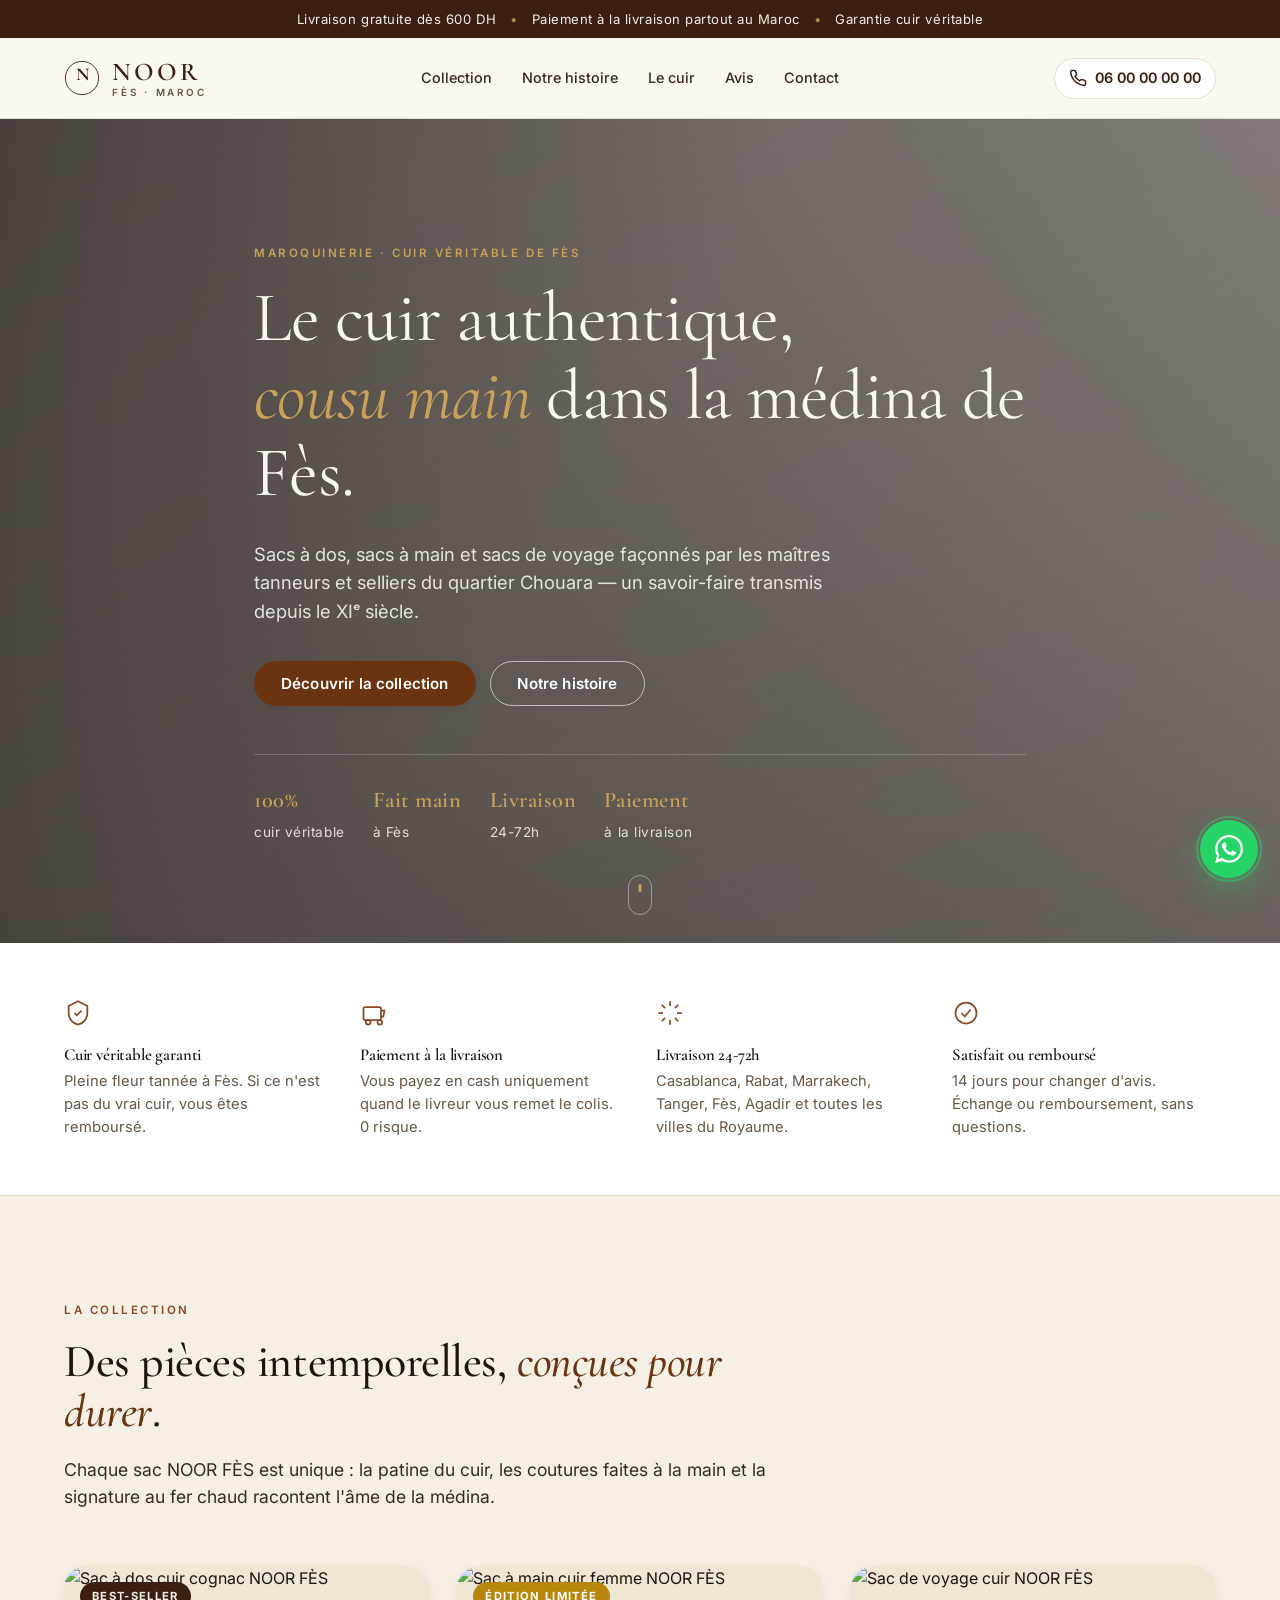
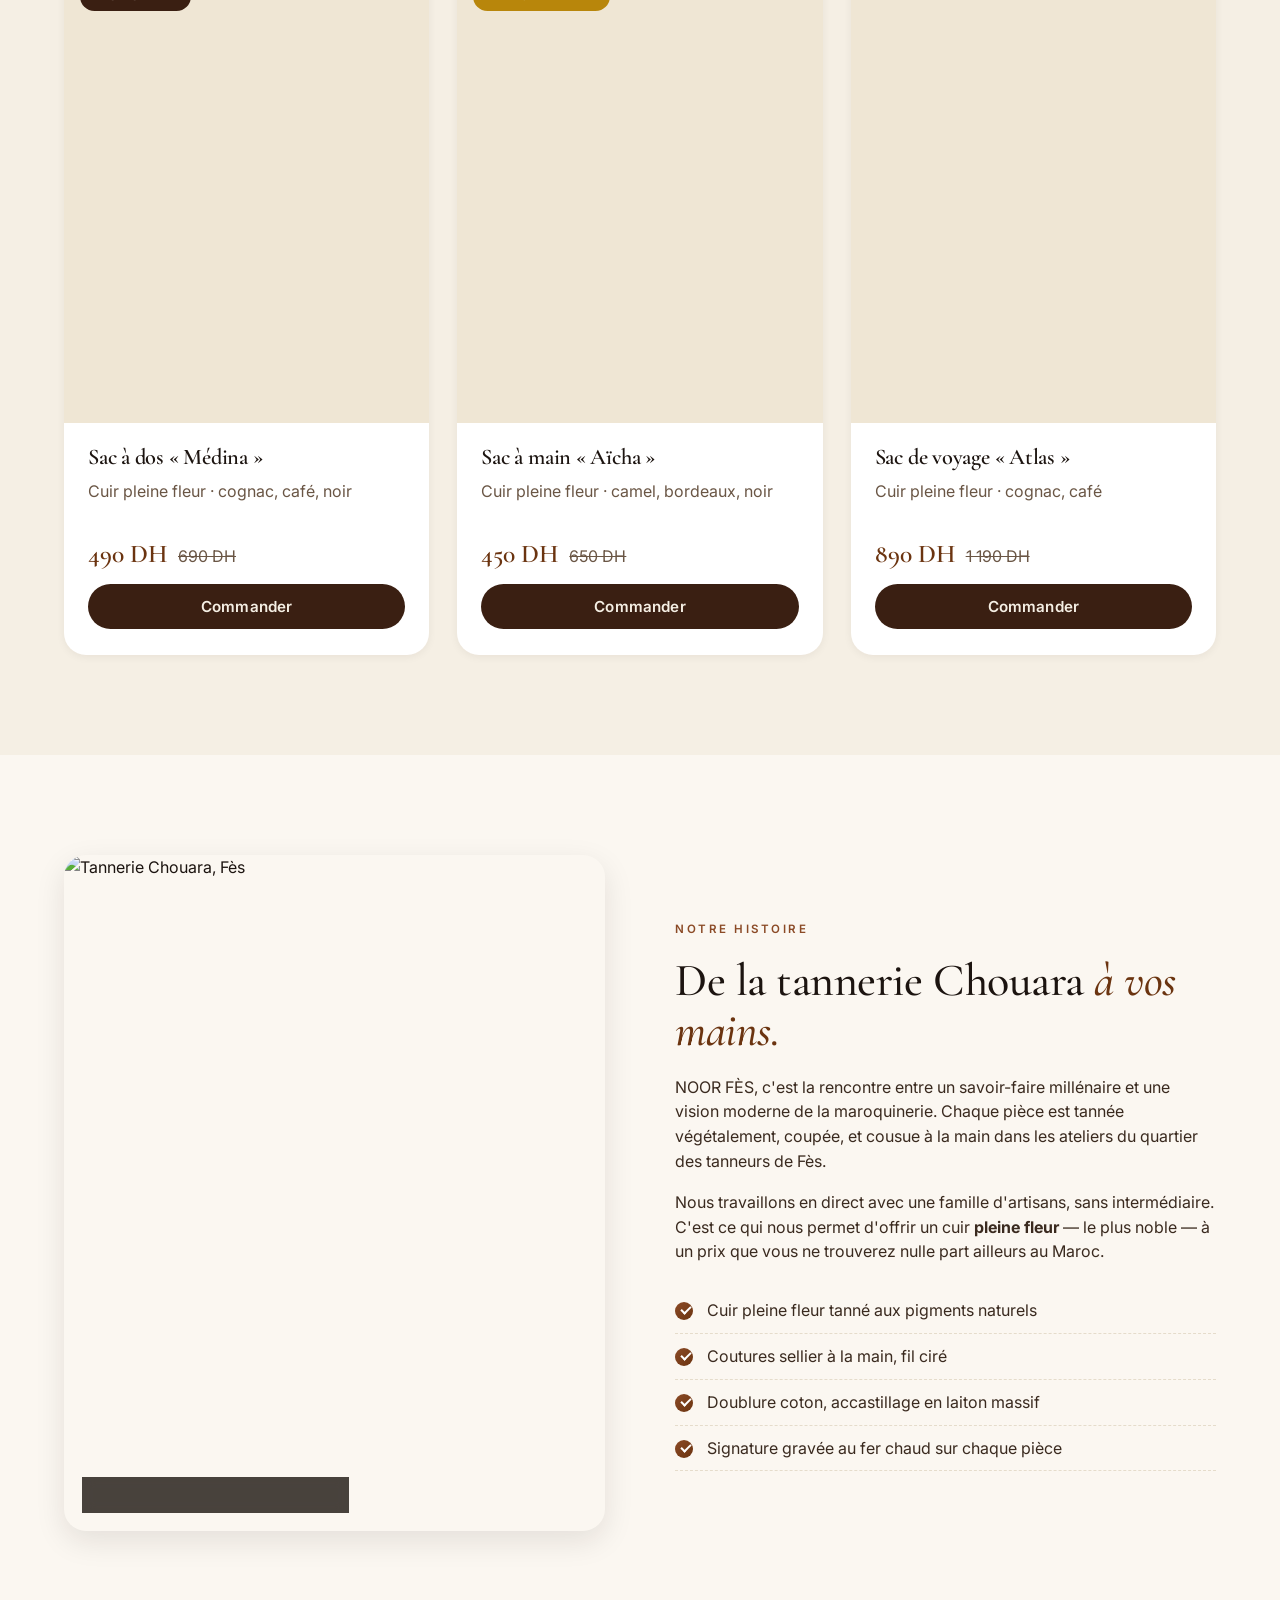
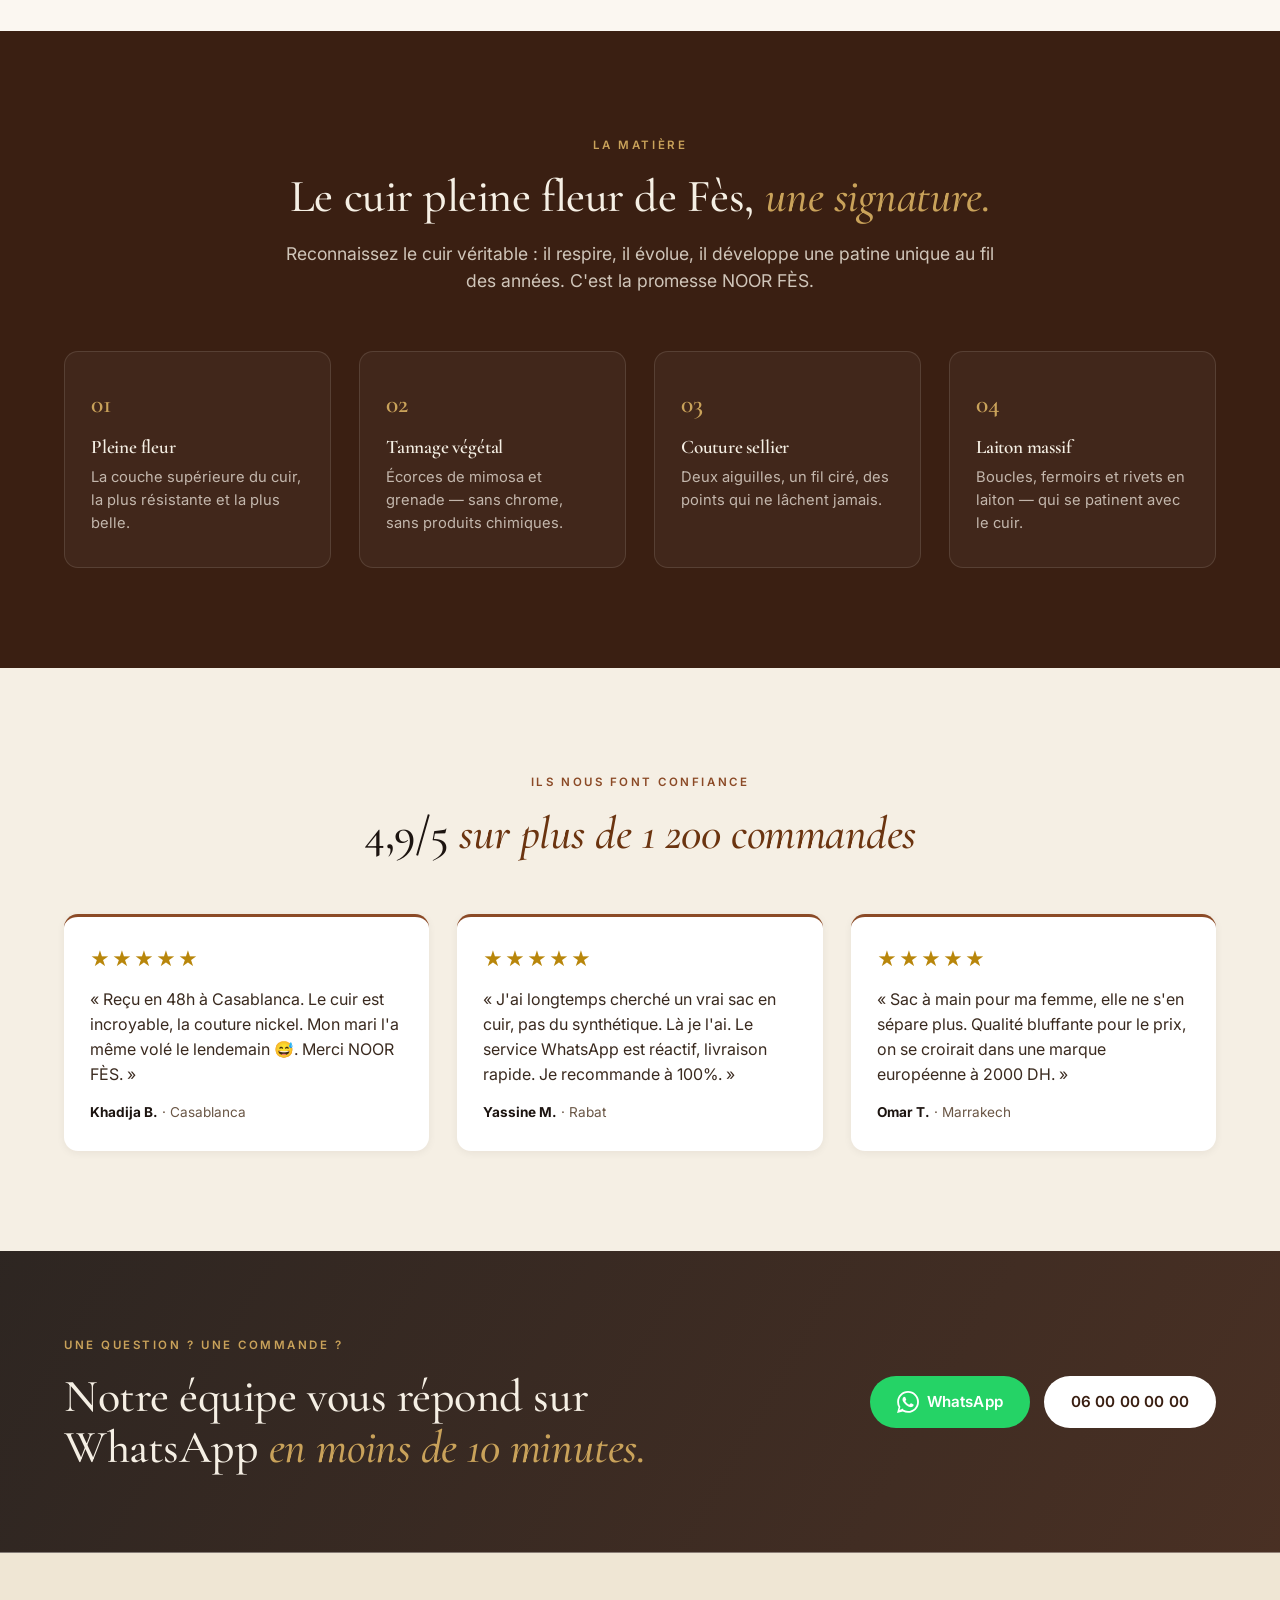
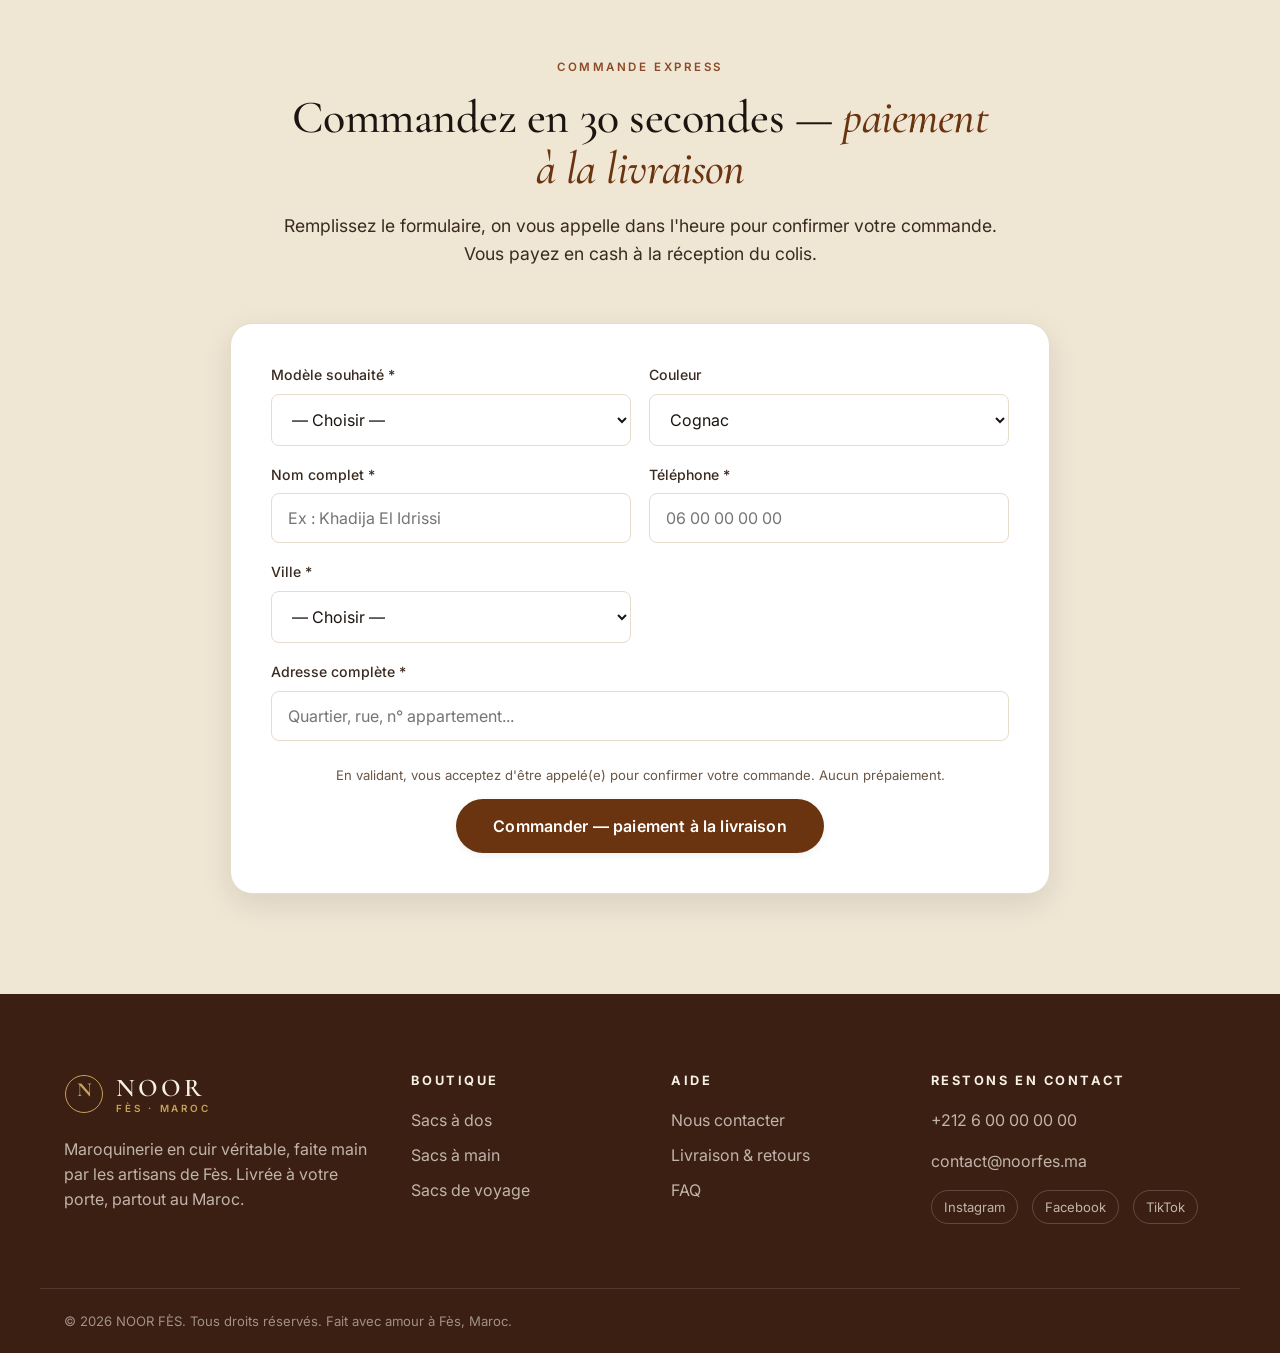
==== site/index.html @ d34b5040 "feat: NOOR FES premium leather COD site + market analysis Co-authored-by: bilelchouchene1996 <bilelc" ====
<!DOCTYPE html>
<html lang="fr" dir="ltr">
<head>
  <meta charset="UTF-8" />
  <meta name="viewport" content="width=device-width, initial-scale=1.0, viewport-fit=cover" />
  <meta name="theme-color" content="#3a1f12" />
  <title>NOOR FÈS — Maroquinerie en cuir véritable, faite main à Fès</title>
  <meta name="description" content="NOOR FÈS — Sacs à dos, sacs à main et sacs de voyage en cuir véritable, faits main par les artisans de Fès. Paiement à la livraison partout au Maroc." />
  <meta name="keywords" content="cuir véritable Maroc, sac à dos cuir, sac à main femme, sac de voyage, Fès, maroquinerie, paiement à la livraison" />

  <!-- Open Graph -->
  <meta property="og:type" content="website" />
  <meta property="og:title" content="NOOR FÈS — Maroquinerie en cuir véritable" />
  <meta property="og:description" content="Pièces faites main par les artisans de Fès. Livraison partout au Maroc, paiement à la livraison." />
  <meta property="og:locale" content="fr_MA" />

  <!-- Facebook Pixel placeholder -->
  <!-- !function(f,b,e,v,n,t,s)... FB Pixel code here when ready -->

  <!-- Fonts -->
  <link rel="preconnect" href="https://fonts.googleapis.com" />
  <link rel="preconnect" href="https://fonts.gstatic.com" crossorigin />
  <link href="https://fonts.googleapis.com/css2?family=Cormorant+Garamond:wght@400;500;600;700&family=Inter:wght@300;400;500;600;700&family=Cairo:wght@400;600;700&display=swap" rel="stylesheet" />

  <link rel="stylesheet" href="assets/css/style.css" />
  <link rel="icon" type="image/svg+xml" href="assets/img/favicon.svg" />
</head>
<body>

  <!-- Announcement bar -->
  <div class="announce">
    <div class="container announce__inner">
      <span>Livraison gratuite dès 600 DH</span>
      <span class="dot">•</span>
      <span>Paiement à la livraison partout au Maroc</span>
      <span class="dot">•</span>
      <span>Garantie cuir véritable</span>
    </div>
  </div>

  <!-- Header -->
  <header class="header" id="header">
    <div class="container header__inner">
      <a href="#" class="brand" aria-label="NOOR FÈS — accueil">
        <span class="brand__mark" aria-hidden="true">
          <!-- Monogram N inside a wax seal style -->
          <svg viewBox="0 0 40 40" width="36" height="36" xmlns="http://www.w3.org/2000/svg">
            <circle cx="20" cy="20" r="18.5" fill="none" stroke="currentColor" stroke-width="1"/>
            <text x="50%" y="56%" text-anchor="middle" font-family="Cormorant Garamond, serif" font-size="20" font-weight="700" fill="currentColor">N</text>
          </svg>
        </span>
        <span class="brand__name">
          <span class="brand__top">NOOR</span>
          <span class="brand__sub">FÈS · MAROC</span>
        </span>
      </a>

      <nav class="nav" aria-label="Navigation principale">
        <a href="#collection">Collection</a>
        <a href="#story">Notre histoire</a>
        <a href="#materiaux">Le cuir</a>
        <a href="#avis">Avis</a>
        <a href="#contact">Contact</a>
      </nav>

      <div class="header__actions">
        <a href="tel:+212600000000" class="phone-cta" aria-label="Appeler">
          <svg width="18" height="18" viewBox="0 0 24 24" fill="none" stroke="currentColor" stroke-width="2"><path d="M22 16.92v3a2 2 0 0 1-2.18 2 19.79 19.79 0 0 1-8.63-3.07 19.5 19.5 0 0 1-6-6A19.79 19.79 0 0 1 2.12 4.18 2 2 0 0 1 4.11 2h3a2 2 0 0 1 2 1.72c.13.96.37 1.9.72 2.81a2 2 0 0 1-.45 2.11L8.09 9.91a16 16 0 0 0 6 6l1.27-1.27a2 2 0 0 1 2.11-.45c.91.35 1.85.59 2.81.72A2 2 0 0 1 22 16.92z"/></svg>
          <span>06 00 00 00 00</span>
        </a>
        <button class="menu-toggle" aria-label="Ouvrir le menu" aria-expanded="false" aria-controls="mobile-nav">
          <span></span><span></span><span></span>
        </button>
      </div>
    </div>
    <nav id="mobile-nav" class="mobile-nav" hidden>
      <a href="#collection">Collection</a>
      <a href="#story">Notre histoire</a>
      <a href="#materiaux">Le cuir</a>
      <a href="#avis">Avis</a>
      <a href="#contact">Contact</a>
      <a href="tel:+212600000000" class="mobile-nav__phone">06 00 00 00 00</a>
    </nav>
  </header>

  <!-- Hero -->
  <section class="hero">
    <div class="hero__media" aria-hidden="true">
      <div class="hero__img"></div>
      <div class="hero__overlay"></div>
    </div>
    <div class="container hero__content">
      <p class="eyebrow">Maroquinerie · Cuir véritable de Fès</p>
      <h1 class="hero__title">
        Le cuir authentique,<br/>
        <em>cousu main</em> dans la médina de Fès.
      </h1>
      <p class="hero__lead">
        Sacs à dos, sacs à main et sacs de voyage façonnés par les maîtres tanneurs et selliers du quartier Chouara — un savoir-faire transmis depuis le XIᵉ siècle.
      </p>
      <div class="hero__cta">
        <a href="#collection" class="btn btn--primary">Découvrir la collection</a>
        <a href="#story" class="btn btn--ghost">Notre histoire</a>
      </div>
      <ul class="hero__badges">
        <li><strong>100%</strong> cuir véritable</li>
        <li><strong>Fait main</strong> à Fès</li>
        <li><strong>Livraison</strong> 24-72h</li>
        <li><strong>Paiement</strong> à la livraison</li>
      </ul>
    </div>
    <div class="hero__scroll" aria-hidden="true">
      <span></span>
    </div>
  </section>

  <!-- Trust strip -->
  <section class="trust">
    <div class="container trust__grid">
      <div class="trust__item">
        <svg width="28" height="28" viewBox="0 0 24 24" fill="none" stroke="currentColor" stroke-width="1.5"><path d="M12 2 4 6v6c0 5 3.5 9 8 10 4.5-1 8-5 8-10V6l-8-4Z"/><path d="m9 12 2 2 4-4"/></svg>
        <h3>Cuir véritable garanti</h3>
        <p>Pleine fleur tannée à Fès. Si ce n'est pas du vrai cuir, vous êtes remboursé.</p>
      </div>
      <div class="trust__item">
        <svg width="28" height="28" viewBox="0 0 24 24" fill="none" stroke="currentColor" stroke-width="1.5"><rect x="3" y="7" width="15" height="11" rx="1.5"/><path d="M18 10h3l-1 5h-2"/><circle cx="7" cy="20" r="2"/><circle cx="17" cy="20" r="2"/></svg>
        <h3>Paiement à la livraison</h3>
        <p>Vous payez en cash uniquement quand le livreur vous remet le colis. 0 risque.</p>
      </div>
      <div class="trust__item">
        <svg width="28" height="28" viewBox="0 0 24 24" fill="none" stroke="currentColor" stroke-width="1.5"><path d="M12 2v4M12 18v4M4.93 4.93l2.83 2.83M16.24 16.24l2.83 2.83M2 12h4M18 12h4M4.93 19.07l2.83-2.83M16.24 7.76l2.83-2.83"/></svg>
        <h3>Livraison 24-72h</h3>
        <p>Casablanca, Rabat, Marrakech, Tanger, Fès, Agadir et toutes les villes du Royaume.</p>
      </div>
      <div class="trust__item">
        <svg width="28" height="28" viewBox="0 0 24 24" fill="none" stroke="currentColor" stroke-width="1.5"><path d="M21 12a9 9 0 1 1-18 0 9 9 0 0 1 18 0Z"/><path d="M8 12l3 3 5-6"/></svg>
        <h3>Satisfait ou remboursé</h3>
        <p>14 jours pour changer d'avis. Échange ou remboursement, sans questions.</p>
      </div>
    </div>
  </section>

  <!-- Collection -->
  <section class="section section--cream" id="collection">
    <div class="container">
      <header class="section__head">
        <p class="eyebrow">La collection</p>
        <h2>Des pièces intemporelles, <em>conçues pour durer</em>.</h2>
        <p class="section__lead">Chaque sac NOOR FÈS est unique : la patine du cuir, les coutures faites à la main et la signature au fer chaud racontent l'âme de la médina.</p>
      </header>

      <div class="grid grid--3">
        <article class="product-card">
          <a href="pages/produit.html?p=sac-a-dos-fes" class="product-card__media">
            <img src="https://images.unsplash.com/photo-1547949003-9792a18a2601?auto=format&fit=crop&w=900&q=80" alt="Sac à dos cuir cognac NOOR FÈS" loading="lazy"/>
            <span class="badge">Best-seller</span>
          </a>
          <div class="product-card__body">
            <h3>Sac à dos « Médina »</h3>
            <p class="muted">Cuir pleine fleur · cognac, café, noir</p>
            <div class="product-card__price">
              <span class="price">490 DH</span>
              <span class="price-old">690 DH</span>
            </div>
            <a href="pages/produit.html?p=sac-a-dos-fes" class="btn btn--dark btn--block">Commander</a>
          </div>
        </article>

        <article class="product-card">
          <a href="pages/produit.html?p=sac-a-main-aicha" class="product-card__media">
            <img src="https://images.unsplash.com/photo-1584917865442-de89df76afd3?auto=format&fit=crop&w=900&q=80" alt="Sac à main cuir femme NOOR FÈS" loading="lazy"/>
            <span class="badge badge--gold">Édition limitée</span>
          </a>
          <div class="product-card__body">
            <h3>Sac à main « Aïcha »</h3>
            <p class="muted">Cuir pleine fleur · camel, bordeaux, noir</p>
            <div class="product-card__price">
              <span class="price">450 DH</span>
              <span class="price-old">650 DH</span>
            </div>
            <a href="pages/produit.html?p=sac-a-main-aicha" class="btn btn--dark btn--block">Commander</a>
          </div>
        </article>

        <article class="product-card">
          <a href="pages/produit.html?p=sac-voyage-atlas" class="product-card__media">
            <img src="https://images.unsplash.com/photo-1553062407-98eeb64c6a62?auto=format&fit=crop&w=900&q=80" alt="Sac de voyage cuir NOOR FÈS" loading="lazy"/>
          </a>
          <div class="product-card__body">
            <h3>Sac de voyage « Atlas »</h3>
            <p class="muted">Cuir pleine fleur · cognac, café</p>
            <div class="product-card__price">
              <span class="price">890 DH</span>
              <span class="price-old">1 190 DH</span>
            </div>
            <a href="pages/produit.html?p=sac-voyage-atlas" class="btn btn--dark btn--block">Commander</a>
          </div>
        </article>
      </div>
    </div>
  </section>

  <!-- Story -->
  <section class="section story" id="story">
    <div class="container story__grid">
      <div class="story__media">
        <img src="https://images.unsplash.com/photo-1591194686726-de01a3e1bfdd?auto=format&fit=crop&w=900&q=80" alt="Tannerie Chouara, Fès" loading="lazy"/>
        <div class="story__caption">Tannerie Chouara, Fès — XIᵉ siècle</div>
      </div>
      <div class="story__body">
        <p class="eyebrow">Notre histoire</p>
        <h2>De la tannerie Chouara <em>à vos mains.</em></h2>
        <p>NOOR FÈS, c'est la rencontre entre un savoir-faire millénaire et une vision moderne de la maroquinerie. Chaque pièce est tannée végétalement, coupée, et cousue à la main dans les ateliers du quartier des tanneurs de Fès.</p>
        <p>Nous travaillons en direct avec une famille d'artisans, sans intermédiaire. C'est ce qui nous permet d'offrir un cuir <strong>pleine fleur</strong> — le plus noble — à un prix que vous ne trouverez nulle part ailleurs au Maroc.</p>
        <ul class="checks">
          <li>Cuir pleine fleur tanné aux pigments naturels</li>
          <li>Coutures sellier à la main, fil ciré</li>
          <li>Doublure coton, accastillage en laiton massif</li>
          <li>Signature gravée au fer chaud sur chaque pièce</li>
        </ul>
      </div>
    </div>
  </section>

  <!-- Materials -->
  <section class="section section--dark" id="materiaux">
    <div class="container">
      <header class="section__head section__head--center">
        <p class="eyebrow eyebrow--light">La matière</p>
        <h2 class="light">Le cuir pleine fleur de Fès, <em>une signature.</em></h2>
        <p class="section__lead light">Reconnaissez le cuir véritable : il respire, il évolue, il développe une patine unique au fil des années. C'est la promesse NOOR FÈS.</p>
      </header>
      <div class="grid grid--4 materials">
        <div class="materials__item">
          <span class="num">01</span>
          <h3>Pleine fleur</h3>
          <p>La couche supérieure du cuir, la plus résistante et la plus belle.</p>
        </div>
        <div class="materials__item">
          <span class="num">02</span>
          <h3>Tannage végétal</h3>
          <p>Écorces de mimosa et grenade — sans chrome, sans produits chimiques.</p>
        </div>
        <div class="materials__item">
          <span class="num">03</span>
          <h3>Couture sellier</h3>
          <p>Deux aiguilles, un fil ciré, des points qui ne lâchent jamais.</p>
        </div>
        <div class="materials__item">
          <span class="num">04</span>
          <h3>Laiton massif</h3>
          <p>Boucles, fermoirs et rivets en laiton — qui se patinent avec le cuir.</p>
        </div>
      </div>
    </div>
  </section>

  <!-- Reviews -->
  <section class="section section--cream" id="avis">
    <div class="container">
      <header class="section__head section__head--center">
        <p class="eyebrow">Ils nous font confiance</p>
        <h2>4,9/5 <em>sur plus de 1 200 commandes</em></h2>
      </header>
      <div class="reviews">
        <article class="review">
          <div class="stars" aria-label="5 sur 5">★★★★★</div>
          <p>« Reçu en 48h à Casablanca. Le cuir est incroyable, la couture nickel. Mon mari l'a même volé le lendemain 😅. Merci NOOR FÈS. »</p>
          <footer><strong>Khadija B.</strong> · Casablanca</footer>
        </article>
        <article class="review">
          <div class="stars" aria-label="5 sur 5">★★★★★</div>
          <p>« J'ai longtemps cherché un vrai sac en cuir, pas du synthétique. Là je l'ai. Le service WhatsApp est réactif, livraison rapide. Je recommande à 100%. »</p>
          <footer><strong>Yassine M.</strong> · Rabat</footer>
        </article>
        <article class="review">
          <div class="stars" aria-label="5 sur 5">★★★★★</div>
          <p>« Sac à main pour ma femme, elle ne s'en sépare plus. Qualité bluffante pour le prix, on se croirait dans une marque européenne à 2000 DH. »</p>
          <footer><strong>Omar T.</strong> · Marrakech</footer>
        </article>
      </div>
    </div>
  </section>

  <!-- CTA strip -->
  <section class="cta-strip" id="contact">
    <div class="container cta-strip__inner">
      <div>
        <p class="eyebrow eyebrow--light">Une question ? Une commande ?</p>
        <h2 class="light">Notre équipe vous répond sur WhatsApp <em>en moins de 10 minutes.</em></h2>
      </div>
      <div class="cta-strip__actions">
        <a href="https://wa.me/212600000000?text=Bonjour%20NOOR%20FÈS%2C%20j'aimerais%20commander..." class="btn btn--whatsapp" target="_blank" rel="noopener">
          <svg width="22" height="22" viewBox="0 0 24 24" fill="currentColor"><path d="M.057 24l1.687-6.163a11.867 11.867 0 0 1-1.587-5.946C.16 5.335 5.495 0 12.05 0a11.821 11.821 0 0 1 8.413 3.488 11.824 11.824 0 0 1 3.48 8.414c-.003 6.554-5.338 11.89-11.893 11.89a11.9 11.9 0 0 1-5.688-1.448L.057 24zm6.597-3.807c1.676.995 3.276 1.591 5.392 1.592 5.448 0 9.886-4.434 9.889-9.885.002-5.462-4.415-9.89-9.881-9.892-5.452 0-9.887 4.434-9.889 9.884a9.86 9.86 0 0 0 1.518 5.27l-.999 3.648 3.97-1.617zm11.387-5.464c-.074-.124-.272-.198-.57-.347-.297-.149-1.758-.868-2.031-.967-.272-.099-.47-.149-.669.149-.198.297-.768.967-.941 1.165-.173.198-.347.223-.644.074-.297-.149-1.255-.462-2.39-1.475-.883-.788-1.48-1.761-1.653-2.059-.173-.297-.018-.458.13-.606.134-.133.297-.347.446-.521.151-.172.2-.296.3-.495.099-.198.05-.371-.025-.52-.075-.149-.669-1.612-.916-2.207-.242-.579-.487-.501-.669-.51l-.57-.01c-.198 0-.52.074-.792.372-.272.297-1.04 1.016-1.04 2.479 0 1.462 1.065 2.875 1.213 3.074.149.198 2.095 3.2 5.076 4.487.709.306 1.263.489 1.694.626.712.226 1.36.194 1.872.118.571-.085 1.758-.719 2.006-1.413.248-.694.248-1.289.173-1.413z"/></svg>
          WhatsApp
        </a>
        <a href="tel:+212600000000" class="btn btn--light">
          06 00 00 00 00
        </a>
      </div>
    </div>
  </section>

  <!-- Quick order form -->
  <section class="section quick-order" id="commander">
    <div class="container">
      <header class="section__head section__head--center">
        <p class="eyebrow">Commande express</p>
        <h2>Commandez en 30 secondes — <em>paiement à la livraison</em></h2>
        <p class="section__lead">Remplissez le formulaire, on vous appelle dans l'heure pour confirmer votre commande. Vous payez en cash à la réception du colis.</p>
      </header>

      <form class="order-form" id="orderForm" novalidate>
        <div class="order-form__grid">
          <label>
            <span>Modèle souhaité *</span>
            <select name="product" required>
              <option value="">— Choisir —</option>
              <option>Sac à dos « Médina » — 490 DH</option>
              <option>Sac à main « Aïcha » — 450 DH</option>
              <option>Sac de voyage « Atlas » — 890 DH</option>
            </select>
          </label>
          <label>
            <span>Couleur</span>
            <select name="color">
              <option>Cognac</option>
              <option>Café</option>
              <option>Noir</option>
              <option>Bordeaux</option>
            </select>
          </label>
          <label>
            <span>Nom complet *</span>
            <input type="text" name="name" required placeholder="Ex : Khadija El Idrissi"/>
          </label>
          <label>
            <span>Téléphone *</span>
            <input type="tel" name="phone" required placeholder="06 00 00 00 00" pattern="0[5-7][0-9]{8}"/>
          </label>
          <label>
            <span>Ville *</span>
            <select name="city" required>
              <option value="">— Choisir —</option>
              <option>Casablanca</option>
              <option>Rabat</option>
              <option>Marrakech</option>
              <option>Fès</option>
              <option>Tanger</option>
              <option>Agadir</option>
              <option>Meknès</option>
              <option>Oujda</option>
              <option>Kénitra</option>
              <option>Salé</option>
              <option>Tétouan</option>
              <option>El Jadida</option>
              <option>Autre</option>
            </select>
          </label>
          <label class="span-2">
            <span>Adresse complète *</span>
            <input type="text" name="address" required placeholder="Quartier, rue, n° appartement..."/>
          </label>
        </div>
        <div class="order-form__footer">
          <p class="order-form__note">En validant, vous acceptez d'être appelé(e) pour confirmer votre commande. Aucun prépaiement.</p>
          <button type="submit" class="btn btn--primary btn--lg">Commander — paiement à la livraison</button>
        </div>
        <div class="order-form__success" id="orderSuccess" hidden>
          <strong>Merci !</strong> Votre commande est enregistrée. Nous vous appelons dans l'heure pour confirmer.
        </div>
      </form>
    </div>
  </section>

  <!-- Footer -->
  <footer class="footer">
    <div class="container footer__grid">
      <div class="footer__brand">
        <div class="brand brand--footer">
          <span class="brand__mark">
            <svg viewBox="0 0 40 40" width="40" height="40" xmlns="http://www.w3.org/2000/svg">
              <circle cx="20" cy="20" r="18.5" fill="none" stroke="currentColor" stroke-width="1"/>
              <text x="50%" y="56%" text-anchor="middle" font-family="Cormorant Garamond, serif" font-size="20" font-weight="700" fill="currentColor">N</text>
            </svg>
          </span>
          <span class="brand__name">
            <span class="brand__top">NOOR</span>
            <span class="brand__sub">FÈS · MAROC</span>
          </span>
        </div>
        <p>Maroquinerie en cuir véritable, faite main par les artisans de Fès. Livrée à votre porte, partout au Maroc.</p>
      </div>
      <div>
        <h4>Boutique</h4>
        <ul>
          <li><a href="#collection">Sacs à dos</a></li>
          <li><a href="#collection">Sacs à main</a></li>
          <li><a href="#collection">Sacs de voyage</a></li>
        </ul>
      </div>
      <div>
        <h4>Aide</h4>
        <ul>
          <li><a href="#contact">Nous contacter</a></li>
          <li><a href="#">Livraison & retours</a></li>
          <li><a href="#">FAQ</a></li>
        </ul>
      </div>
      <div>
        <h4>Restons en contact</h4>
        <p><a href="tel:+212600000000">+212 6 00 00 00 00</a></p>
        <p><a href="mailto:contact@noorfes.ma">contact@noorfes.ma</a></p>
        <div class="socials">
          <a href="#" aria-label="Instagram">Instagram</a>
          <a href="#" aria-label="Facebook">Facebook</a>
          <a href="#" aria-label="TikTok">TikTok</a>
        </div>
      </div>
    </div>
    <div class="footer__bottom">
      <div class="container">© <span id="year"></span> NOOR FÈS. Tous droits réservés. Fait avec amour à Fès, Maroc.</div>
    </div>
  </footer>

  <!-- WhatsApp floating button -->
  <a href="https://wa.me/212600000000?text=Bonjour%20NOOR%20FÈS%2C%20j'aimerais%20commander..." class="wa-float" target="_blank" rel="noopener" aria-label="Discuter sur WhatsApp">
    <svg width="28" height="28" viewBox="0 0 24 24" fill="currentColor"><path d="M.057 24l1.687-6.163a11.867 11.867 0 0 1-1.587-5.946C.16 5.335 5.495 0 12.05 0a11.821 11.821 0 0 1 8.413 3.488 11.824 11.824 0 0 1 3.48 8.414c-.003 6.554-5.338 11.89-11.893 11.89a11.9 11.9 0 0 1-5.688-1.448L.057 24zm6.597-3.807c1.676.995 3.276 1.591 5.392 1.592 5.448 0 9.886-4.434 9.889-9.885.002-5.462-4.415-9.89-9.881-9.892-5.452 0-9.887 4.434-9.889 9.884a9.86 9.86 0 0 0 1.518 5.27l-.999 3.648 3.97-1.617zm11.387-5.464c-.074-.124-.272-.198-.57-.347-.297-.149-1.758-.868-2.031-.967-.272-.099-.47-.149-.669.149-.198.297-.768.967-.941 1.165-.173.198-.347.223-.644.074-.297-.149-1.255-.462-2.39-1.475-.883-.788-1.48-1.761-1.653-2.059-.173-.297-.018-.458.13-.606.134-.133.297-.347.446-.521.151-.172.2-.296.3-.495.099-.198.05-.371-.025-.52-.075-.149-.669-1.612-.916-2.207-.242-.579-.487-.501-.669-.51l-.57-.01c-.198 0-.52.074-.792.372-.272.297-1.04 1.016-1.04 2.479 0 1.462 1.065 2.875 1.213 3.074.149.198 2.095 3.2 5.076 4.487.709.306 1.263.489 1.694.626.712.226 1.36.194 1.872.118.571-.085 1.758-.719 2.006-1.413.248-.694.248-1.289.173-1.413z"/></svg>
  </a>

  <script src="assets/js/main.js"></script>
</body>
</html>
---- site/assets/css/style.css ----
/* =========================================================
   NOOR FÈS — Premium leather brand stylesheet
   Palette: cognac, café, crème, noir, or
   ========================================================= */

:root {
  --bg: #fbf7f1;
  --cream: #f5efe4;
  --cream-2: #efe6d4;
  --paper: #ffffff;
  --ink: #1c1410;
  --ink-2: #3a2a1f;
  --muted: #6a5645;
  --line: #e5dccb;

  --cognac: #8b4a26;
  --cognac-dark: #6b3410;
  --café: #3a1f12;
  --gold: #b8860b;
  --gold-soft: #c9a25a;

  --whatsapp: #25d366;

  --shadow-sm: 0 2px 8px rgba(28, 20, 16, 0.06);
  --shadow-md: 0 10px 30px rgba(28, 20, 16, 0.10);
  --shadow-lg: 0 30px 80px rgba(28, 20, 16, 0.18);

  --radius: 14px;
  --radius-sm: 8px;
  --radius-lg: 22px;

  --serif: "Cormorant Garamond", "Times New Roman", serif;
  --sans: "Inter", -apple-system, BlinkMacSystemFont, "Segoe UI", Roboto, "Helvetica Neue", Arial, sans-serif;

  --container: 1200px;

  --ease: cubic-bezier(.2, .65, .2, 1);
}

* { box-sizing: border-box; }
html { scroll-behavior: smooth; }
body {
  margin: 0;
  font-family: var(--sans);
  color: var(--ink);
  background: var(--bg);
  font-size: 16px;
  line-height: 1.55;
  -webkit-font-smoothing: antialiased;
  text-rendering: optimizeLegibility;
}
img { max-width: 100%; display: block; }
a { color: inherit; text-decoration: none; }
a:hover { color: var(--cognac); }
button { font-family: inherit; cursor: pointer; }
ul { list-style: none; padding: 0; margin: 0; }

.container {
  width: 100%;
  max-width: var(--container);
  margin: 0 auto;
  padding: 0 24px;
}

/* Typography */
h1, h2, h3, h4 {
  font-family: var(--serif);
  font-weight: 600;
  color: var(--ink);
  letter-spacing: -0.01em;
  margin: 0 0 .4em;
  line-height: 1.1;
}
h1 { font-size: clamp(2.4rem, 5.5vw, 4.6rem); font-weight: 500; }
h2 { font-size: clamp(2rem, 3.6vw, 3rem); font-weight: 500; }
h3 { font-size: 1.25rem; }
h2 em, h1 em { font-style: italic; color: var(--cognac-dark); font-weight: 500; }
p  { margin: 0 0 1em; color: var(--ink-2); }
.muted { color: var(--muted); }
.light { color: #f5efe4; }
.light em { color: var(--gold-soft); }

.eyebrow {
  display: inline-block;
  text-transform: uppercase;
  letter-spacing: .22em;
  font-size: .72rem;
  font-weight: 600;
  color: var(--cognac);
  margin-bottom: 1rem;
}
.eyebrow--light { color: var(--gold-soft); }

/* Announcement bar */
.announce {
  background: var(--café);
  color: #f5efe4;
  font-size: .82rem;
  letter-spacing: .04em;
}
.announce__inner {
  display: flex;
  align-items: center;
  justify-content: center;
  gap: 14px;
  padding: 9px 24px;
  flex-wrap: wrap;
}
.announce .dot { color: var(--gold-soft); opacity: .8; }

/* Header */
.header {
  position: sticky;
  top: 0;
  z-index: 50;
  background: rgba(251, 247, 241, 0.92);
  backdrop-filter: saturate(160%) blur(10px);
  -webkit-backdrop-filter: saturate(160%) blur(10px);
  border-bottom: 1px solid var(--line);
  transition: background .3s var(--ease), border-color .3s var(--ease);
}
.header__inner {
  display: flex;
  align-items: center;
  justify-content: space-between;
  gap: 20px;
  height: 80px;
}
.brand {
  display: inline-flex;
  align-items: center;
  gap: 12px;
  color: var(--café);
}
.brand__mark { display: inline-flex; color: var(--café); }
.brand__name { display: flex; flex-direction: column; line-height: 1; }
.brand__top {
  font-family: var(--serif);
  font-size: 1.6rem;
  font-weight: 600;
  letter-spacing: .12em;
}
.brand__sub {
  font-size: .62rem;
  font-weight: 600;
  letter-spacing: .28em;
  color: var(--muted);
  margin-top: 4px;
}

.nav {
  display: flex;
  gap: 30px;
}
.nav a {
  font-size: .9rem;
  font-weight: 500;
  color: var(--ink-2);
  position: relative;
  padding: 6px 0;
}
.nav a::after {
  content: "";
  position: absolute;
  left: 50%; bottom: 0;
  height: 1px;
  width: 0;
  background: var(--cognac);
  transition: width .3s var(--ease), left .3s var(--ease);
}
.nav a:hover::after { width: 100%; left: 0; }

.header__actions { display: flex; align-items: center; gap: 12px; }
.phone-cta {
  display: inline-flex;
  align-items: center;
  gap: 8px;
  font-size: .9rem;
  font-weight: 600;
  color: var(--café);
  padding: 8px 14px;
  border: 1px solid var(--line);
  border-radius: 999px;
  background: var(--paper);
  transition: all .2s var(--ease);
}
.phone-cta:hover { border-color: var(--cognac); color: var(--cognac); }

.menu-toggle {
  display: none;
  width: 42px;
  height: 42px;
  border: 1px solid var(--line);
  background: var(--paper);
  border-radius: 10px;
  position: relative;
}
.menu-toggle span {
  position: absolute;
  left: 10px; right: 10px;
  height: 2px;
  background: var(--café);
  transition: transform .3s var(--ease), opacity .2s;
}
.menu-toggle span:nth-child(1) { top: 13px; }
.menu-toggle span:nth-child(2) { top: 19px; }
.menu-toggle span:nth-child(3) { top: 25px; }
.menu-toggle[aria-expanded="true"] span:nth-child(1) { transform: translateY(6px) rotate(45deg); }
.menu-toggle[aria-expanded="true"] span:nth-child(2) { opacity: 0; }
.menu-toggle[aria-expanded="true"] span:nth-child(3) { transform: translateY(-6px) rotate(-45deg); }

.mobile-nav {
  display: none;
  flex-direction: column;
  padding: 16px 24px 24px;
  border-top: 1px solid var(--line);
  background: var(--paper);
}
.mobile-nav a {
  padding: 14px 0;
  border-bottom: 1px solid var(--line);
  font-weight: 500;
  color: var(--ink-2);
}
.mobile-nav__phone {
  margin-top: 12px;
  font-weight: 600;
  color: var(--cognac) !important;
}

/* Buttons */
.btn {
  display: inline-flex;
  align-items: center;
  justify-content: center;
  gap: 8px;
  padding: 14px 26px;
  border-radius: 999px;
  border: 1px solid transparent;
  font-weight: 600;
  font-size: .95rem;
  letter-spacing: .01em;
  transition: transform .15s var(--ease), background .2s, color .2s, box-shadow .2s, border-color .2s;
  cursor: pointer;
  text-align: center;
  line-height: 1;
}
.btn:hover { transform: translateY(-1px); }
.btn:active { transform: translateY(0); }
.btn--primary {
  background: var(--cognac-dark);
  color: #fff;
  box-shadow: var(--shadow-sm);
}
.btn--primary:hover { background: var(--café); color: #fff; box-shadow: var(--shadow-md); }
.btn--dark { background: var(--café); color: #f5efe4; }
.btn--dark:hover { background: #000; color: #fff; }
.btn--ghost {
  background: transparent;
  border-color: var(--ink);
  color: var(--ink);
}
.btn--ghost:hover { background: var(--ink); color: #fff; }
.btn--light { background: #fff; color: var(--café); }
.btn--whatsapp { background: var(--whatsapp); color: #fff; }
.btn--whatsapp:hover { background: #1cb555; color: #fff; }
.btn--block { width: 100%; }
.btn--lg { padding: 18px 36px; font-size: 1rem; }

/* Hero */
.hero {
  position: relative;
  min-height: 88vh;
  display: flex;
  align-items: center;
  overflow: hidden;
  isolation: isolate;
}
.hero__media {
  position: absolute;
  inset: 0;
  z-index: -2;
}
.hero__img {
  position: absolute;
  inset: 0;
  background-image: url("https://images.unsplash.com/photo-1591561954557-26941169b49e?auto=format&fit=crop&w=2000&q=80");
  background-size: cover;
  background-position: center;
  filter: contrast(1.05) saturate(0.95);
  transform: scale(1.02);
  animation: heroZoom 16s ease-out forwards;
}
@keyframes heroZoom {
  to { transform: scale(1.10); }
}
.hero__overlay {
  position: absolute;
  inset: 0;
  background:
    linear-gradient(120deg, rgba(28,20,16,.72) 0%, rgba(28,20,16,.45) 45%, rgba(28,20,16,.25) 100%),
    linear-gradient(180deg, rgba(28,20,16,.3) 0%, rgba(28,20,16,.55) 100%);
}
.hero__content {
  color: #fbf7f1;
  padding: 120px 24px 100px;
  max-width: 820px;
}
.hero__content .eyebrow { color: var(--gold-soft); }
.hero__title {
  color: #fbf7f1;
  font-weight: 400;
}
.hero__title em {
  font-style: italic;
  color: var(--gold-soft);
  font-weight: 400;
}
.hero__lead {
  color: rgba(251, 247, 241, .88);
  font-size: 1.15rem;
  max-width: 600px;
  margin-bottom: 36px;
}
.hero__cta {
  display: flex;
  flex-wrap: wrap;
  gap: 14px;
  margin-bottom: 48px;
}
.hero__cta .btn--ghost {
  border-color: rgba(255,255,255,.6);
  color: #fff;
}
.hero__cta .btn--ghost:hover { background: #fff; color: var(--café); }
.hero__badges {
  display: flex;
  flex-wrap: wrap;
  gap: 28px;
  padding-top: 28px;
  border-top: 1px solid rgba(255,255,255,.18);
}
.hero__badges li {
  font-size: .85rem;
  color: rgba(251, 247, 241, .85);
  letter-spacing: .04em;
}
.hero__badges strong {
  display: block;
  font-family: var(--serif);
  font-size: 1.4rem;
  color: var(--gold-soft);
  font-weight: 600;
  margin-bottom: 4px;
}
.hero__scroll {
  position: absolute;
  bottom: 28px;
  left: 50%;
  transform: translateX(-50%);
  width: 24px;
  height: 40px;
  border: 1px solid rgba(255,255,255,.4);
  border-radius: 12px;
}
.hero__scroll span {
  position: absolute;
  top: 8px;
  left: 50%;
  transform: translateX(-50%);
  width: 3px;
  height: 8px;
  background: var(--gold-soft);
  border-radius: 2px;
  animation: scrollDot 1.8s ease-in-out infinite;
}
@keyframes scrollDot {
  0%, 100% { transform: translate(-50%, 0); opacity: 1; }
  50% { transform: translate(-50%, 14px); opacity: .2; }
}

/* Trust strip */
.trust {
  background: var(--paper);
  padding: 56px 0;
  border-bottom: 1px solid var(--line);
}
.trust__grid {
  display: grid;
  gap: 32px;
  grid-template-columns: repeat(auto-fit, minmax(220px, 1fr));
}
.trust__item { color: var(--ink-2); }
.trust__item svg { color: var(--cognac); margin-bottom: 12px; }
.trust__item h3 { font-size: 1.05rem; margin-bottom: 6px; }
.trust__item p { font-size: .92rem; color: var(--muted); margin: 0; }

/* Sections */
.section { padding: 100px 0; }
.section--cream { background: var(--cream); }
.section--dark { background: var(--café); color: var(--cream); }
.section__head { max-width: 720px; margin-bottom: 56px; }
.section__head--center { margin-left: auto; margin-right: auto; text-align: center; }
.section__lead { font-size: 1.1rem; color: var(--ink-2); }
.section--dark .section__lead { color: rgba(245, 239, 228, .8); }

/* Grids */
.grid { display: grid; gap: 28px; }
.grid--3 { grid-template-columns: repeat(auto-fit, minmax(280px, 1fr)); }
.grid--4 { grid-template-columns: repeat(auto-fit, minmax(220px, 1fr)); }

/* Product cards */
.product-card {
  background: var(--paper);
  border-radius: var(--radius-lg);
  overflow: hidden;
  box-shadow: var(--shadow-sm);
  display: flex;
  flex-direction: column;
  transition: transform .3s var(--ease), box-shadow .3s var(--ease);
}
.product-card:hover {
  transform: translateY(-6px);
  box-shadow: var(--shadow-lg);
}
.product-card__media {
  position: relative;
  display: block;
  aspect-ratio: 4 / 5;
  overflow: hidden;
  background: var(--cream-2);
}
.product-card__media img {
  width: 100%; height: 100%;
  object-fit: cover;
  transition: transform .8s var(--ease);
}
.product-card:hover .product-card__media img { transform: scale(1.06); }
.badge {
  position: absolute;
  top: 16px; left: 16px;
  background: var(--café);
  color: #f5efe4;
  font-size: .7rem;
  font-weight: 700;
  letter-spacing: .12em;
  text-transform: uppercase;
  padding: 6px 12px;
  border-radius: 999px;
}
.badge--gold { background: var(--gold); color: #fff; }

.product-card__body { padding: 22px 24px 26px; display: flex; flex-direction: column; gap: 10px; }
.product-card__body h3 { margin: 0; font-size: 1.4rem; }
.product-card__price {
  display: flex; align-items: baseline; gap: 10px;
  margin-top: 4px;
}
.price {
  font-family: var(--serif);
  font-size: 1.6rem;
  font-weight: 600;
  color: var(--cognac-dark);
}
.price-old {
  font-size: 1rem;
  color: var(--muted);
  text-decoration: line-through;
}

/* Story */
.story__grid {
  display: grid;
  grid-template-columns: 1fr 1fr;
  gap: 70px;
  align-items: center;
}
.story__media {
  position: relative;
  border-radius: var(--radius-lg);
  overflow: hidden;
  box-shadow: var(--shadow-md);
  aspect-ratio: 4 / 5;
}
.story__media img { width: 100%; height: 100%; object-fit: cover; }
.story__caption {
  position: absolute;
  bottom: 18px; left: 18px;
  background: rgba(28, 20, 16, .8);
  color: var(--cream);
  padding: 8px 14px;
  border-radius: 999px;
  font-size: .8rem;
  letter-spacing: .06em;
  backdrop-filter: blur(6px);
}
.checks { margin-top: 24px; }
.checks li {
  position: relative;
  padding: 10px 0 10px 32px;
  border-bottom: 1px dashed var(--line);
  color: var(--ink-2);
}
.checks li::before {
  content: "";
  position: absolute;
  left: 0; top: 14px;
  width: 18px; height: 18px;
  border-radius: 50%;
  background: var(--cognac);
  background-image: linear-gradient(135deg, var(--cognac), var(--cognac-dark));
}
.checks li::after {
  content: "";
  position: absolute;
  left: 6px; top: 18px;
  width: 8px; height: 4px;
  border-left: 2px solid #fff;
  border-bottom: 2px solid #fff;
  transform: rotate(-45deg);
}

/* Materials */
.materials__item {
  padding: 32px 26px;
  background: rgba(255,255,255,.04);
  border: 1px solid rgba(245, 239, 228, .12);
  border-radius: var(--radius);
  transition: transform .3s var(--ease), background .3s;
}
.materials__item:hover {
  transform: translateY(-4px);
  background: rgba(184, 134, 11, .08);
  border-color: var(--gold-soft);
}
.materials__item .num {
  display: inline-block;
  font-family: var(--serif);
  color: var(--gold-soft);
  font-size: 1.6rem;
  font-weight: 600;
  margin-bottom: 14px;
}
.materials__item h3 { color: var(--cream); font-size: 1.2rem; margin-bottom: 8px; }
.materials__item p { color: rgba(245, 239, 228, .72); font-size: .92rem; margin: 0; }

/* Reviews */
.reviews {
  display: grid;
  gap: 28px;
  grid-template-columns: repeat(auto-fit, minmax(280px, 1fr));
}
.review {
  background: var(--paper);
  border-radius: var(--radius);
  padding: 28px 26px;
  box-shadow: var(--shadow-sm);
  border-top: 3px solid var(--cognac);
}
.review .stars { color: var(--gold); font-size: 1.2rem; letter-spacing: 2px; margin-bottom: 12px; }
.review p { font-size: 1rem; color: var(--ink-2); }
.review footer { font-size: .85rem; color: var(--muted); }
.review footer strong { color: var(--ink); }

/* CTA strip */
.cta-strip {
  background:
    linear-gradient(120deg, rgba(28,20,16,.92), rgba(58,31,18,.92)),
    url("https://images.unsplash.com/photo-1572635196243-23f8a8a04e1f?auto=format&fit=crop&w=2000&q=80");
  background-size: cover;
  background-position: center;
  color: var(--cream);
  padding: 80px 0;
}
.cta-strip__inner {
  display: flex;
  align-items: center;
  justify-content: space-between;
  gap: 40px;
  flex-wrap: wrap;
}
.cta-strip h2 { margin: 0; max-width: 620px; }
.cta-strip__actions { display: flex; gap: 14px; flex-wrap: wrap; }

/* Order form */
.quick-order { background: var(--cream-2); }
.order-form {
  max-width: 820px;
  margin: 0 auto;
  background: var(--paper);
  border-radius: var(--radius-lg);
  padding: 40px;
  box-shadow: var(--shadow-md);
  border: 1px solid var(--line);
}
.order-form__grid {
  display: grid;
  gap: 18px;
  grid-template-columns: 1fr 1fr;
}
.order-form label {
  display: flex;
  flex-direction: column;
  gap: 8px;
  font-size: .88rem;
  font-weight: 500;
  color: var(--ink-2);
}
.order-form label.span-2 { grid-column: span 2; }
.order-form input,
.order-form select {
  font-family: inherit;
  font-size: 1rem;
  padding: 14px 16px;
  border: 1px solid var(--line);
  border-radius: var(--radius-sm);
  background: var(--paper);
  color: var(--ink);
  transition: border-color .2s, box-shadow .2s;
}
.order-form input:focus,
.order-form select:focus {
  outline: none;
  border-color: var(--cognac);
  box-shadow: 0 0 0 3px rgba(139, 74, 38, .15);
}
.order-form__footer {
  margin-top: 24px;
  display: flex;
  flex-direction: column;
  align-items: center;
  gap: 14px;
}
.order-form__note { font-size: .82rem; color: var(--muted); margin: 0; text-align: center; }
.order-form__success {
  margin-top: 22px;
  padding: 18px 22px;
  background: #e8f4ea;
  color: #1f6b3a;
  border-radius: var(--radius-sm);
  border: 1px solid #b9dbc0;
  text-align: center;
}

/* Footer */
.footer {
  background: var(--café);
  color: var(--cream);
  padding: 80px 0 0;
}
.footer__grid {
  display: grid;
  gap: 40px;
  grid-template-columns: 1.4fr 1fr 1fr 1.3fr;
  padding-bottom: 60px;
  border-bottom: 1px solid rgba(245, 239, 228, .12);
}
.footer h4 {
  color: var(--cream);
  font-family: var(--sans);
  font-size: .8rem;
  font-weight: 700;
  letter-spacing: .2em;
  text-transform: uppercase;
  margin-bottom: 20px;
}
.footer ul li { margin-bottom: 10px; }
.footer a { color: rgba(245, 239, 228, .72); }
.footer a:hover { color: var(--gold-soft); }
.footer__brand p {
  color: rgba(245, 239, 228, .72);
  max-width: 320px;
  margin-top: 16px;
}
.brand--footer { color: var(--cream); }
.brand--footer .brand__top { color: var(--cream); }
.brand--footer .brand__sub { color: var(--gold-soft); }
.brand--footer .brand__mark { color: var(--gold-soft); }

.socials { display: flex; gap: 14px; margin-top: 10px; flex-wrap: wrap; }
.socials a {
  font-size: .82rem;
  padding: 6px 12px;
  border: 1px solid rgba(245, 239, 228, .2);
  border-radius: 999px;
}
.socials a:hover { border-color: var(--gold-soft); }
.footer__bottom { padding: 22px 0; font-size: .82rem; color: rgba(245, 239, 228, .55); }

/* WhatsApp floating button */
.wa-float {
  position: fixed;
  bottom: 22px; right: 22px;
  width: 58px; height: 58px;
  background: var(--whatsapp);
  color: #fff;
  border-radius: 50%;
  display: inline-flex;
  align-items: center;
  justify-content: center;
  box-shadow: 0 12px 30px rgba(37, 211, 102, .35);
  z-index: 60;
  transition: transform .2s var(--ease), box-shadow .2s;
}
.wa-float:hover { transform: scale(1.05); color: #fff; }
.wa-float::after {
  content: "";
  position: absolute;
  inset: -4px;
  border-radius: 50%;
  border: 2px solid var(--whatsapp);
  opacity: .5;
  animation: pulse 2.2s ease-out infinite;
}
@keyframes pulse {
  from { transform: scale(.95); opacity: .5; }
  to   { transform: scale(1.35); opacity: 0; }
}

/* Product page */
.product-detail {
  padding: 60px 0 100px;
}
.product-detail__grid {
  display: grid;
  grid-template-columns: 1.1fr 1fr;
  gap: 60px;
  align-items: start;
}
.product-gallery {
  display: grid;
  gap: 12px;
  grid-template-columns: repeat(2, 1fr);
}
.product-gallery .main {
  grid-column: span 2;
  aspect-ratio: 4 / 5;
  border-radius: var(--radius-lg);
  overflow: hidden;
  background: var(--cream-2);
}
.product-gallery .thumb {
  aspect-ratio: 1 / 1;
  border-radius: var(--radius);
  overflow: hidden;
  background: var(--cream-2);
}
.product-gallery img { width: 100%; height: 100%; object-fit: cover; }

.product-info h1 {
  font-size: clamp(2rem, 3.4vw, 3rem);
  margin-bottom: 12px;
}
.product-info .price-block {
  display: flex; align-items: baseline; gap: 14px;
  margin: 16px 0 24px;
  padding: 16px 0;
  border-top: 1px solid var(--line);
  border-bottom: 1px solid var(--line);
}
.product-info .price-block .price { font-size: 2rem; }
.product-info .price-block .price-old { font-size: 1.1rem; }
.product-info .save {
  background: var(--cognac);
  color: #fff;
  padding: 4px 10px;
  border-radius: 999px;
  font-size: .8rem;
  font-weight: 600;
}
.product-options { margin-bottom: 22px; }
.product-options label { display: block; font-weight: 600; font-size: .9rem; margin-bottom: 10px; color: var(--ink-2); }
.swatches { display: flex; gap: 10px; flex-wrap: wrap; }
.swatch {
  display: inline-flex;
  align-items: center;
  gap: 8px;
  padding: 8px 14px;
  border: 1px solid var(--line);
  border-radius: 999px;
  background: #fff;
  cursor: pointer;
  font-size: .88rem;
  transition: all .2s;
}
.swatch:hover, .swatch.is-active { border-color: var(--cognac); background: var(--cream); }
.swatch .dot {
  display: inline-block;
  width: 14px; height: 14px;
  border-radius: 50%;
  border: 1px solid rgba(0,0,0,.1);
}
.product-meta {
  margin-top: 30px;
  padding-top: 24px;
  border-top: 1px solid var(--line);
  display: grid;
  gap: 14px;
  font-size: .92rem;
  color: var(--muted);
}
.product-meta strong { color: var(--ink); }

@media (max-width: 960px) {
  .nav { display: none; }
  .menu-toggle { display: inline-block; }
  .phone-cta span { display: none; }
  .phone-cta { padding: 10px; }
  .header.is-open .mobile-nav { display: flex; }

  .story__grid { grid-template-columns: 1fr; gap: 40px; }
  .footer__grid { grid-template-columns: 1fr 1fr; }
  .product-detail__grid { grid-template-columns: 1fr; gap: 40px; }
  .section { padding: 70px 0; }
}

@media (max-width: 600px) {
  .order-form { padding: 24px; }
  .order-form__grid { grid-template-columns: 1fr; }
  .order-form label.span-2 { grid-column: span 1; }
  .hero__content { padding: 90px 24px 70px; }
  .hero__badges { gap: 18px; }
  .hero__badges li { flex: 1 1 40%; }
  .cta-strip__inner { flex-direction: column; align-items: flex-start; }
  .footer__grid { grid-template-columns: 1fr; }
  .announce__inner .dot:nth-of-type(2) { display: none; }
}
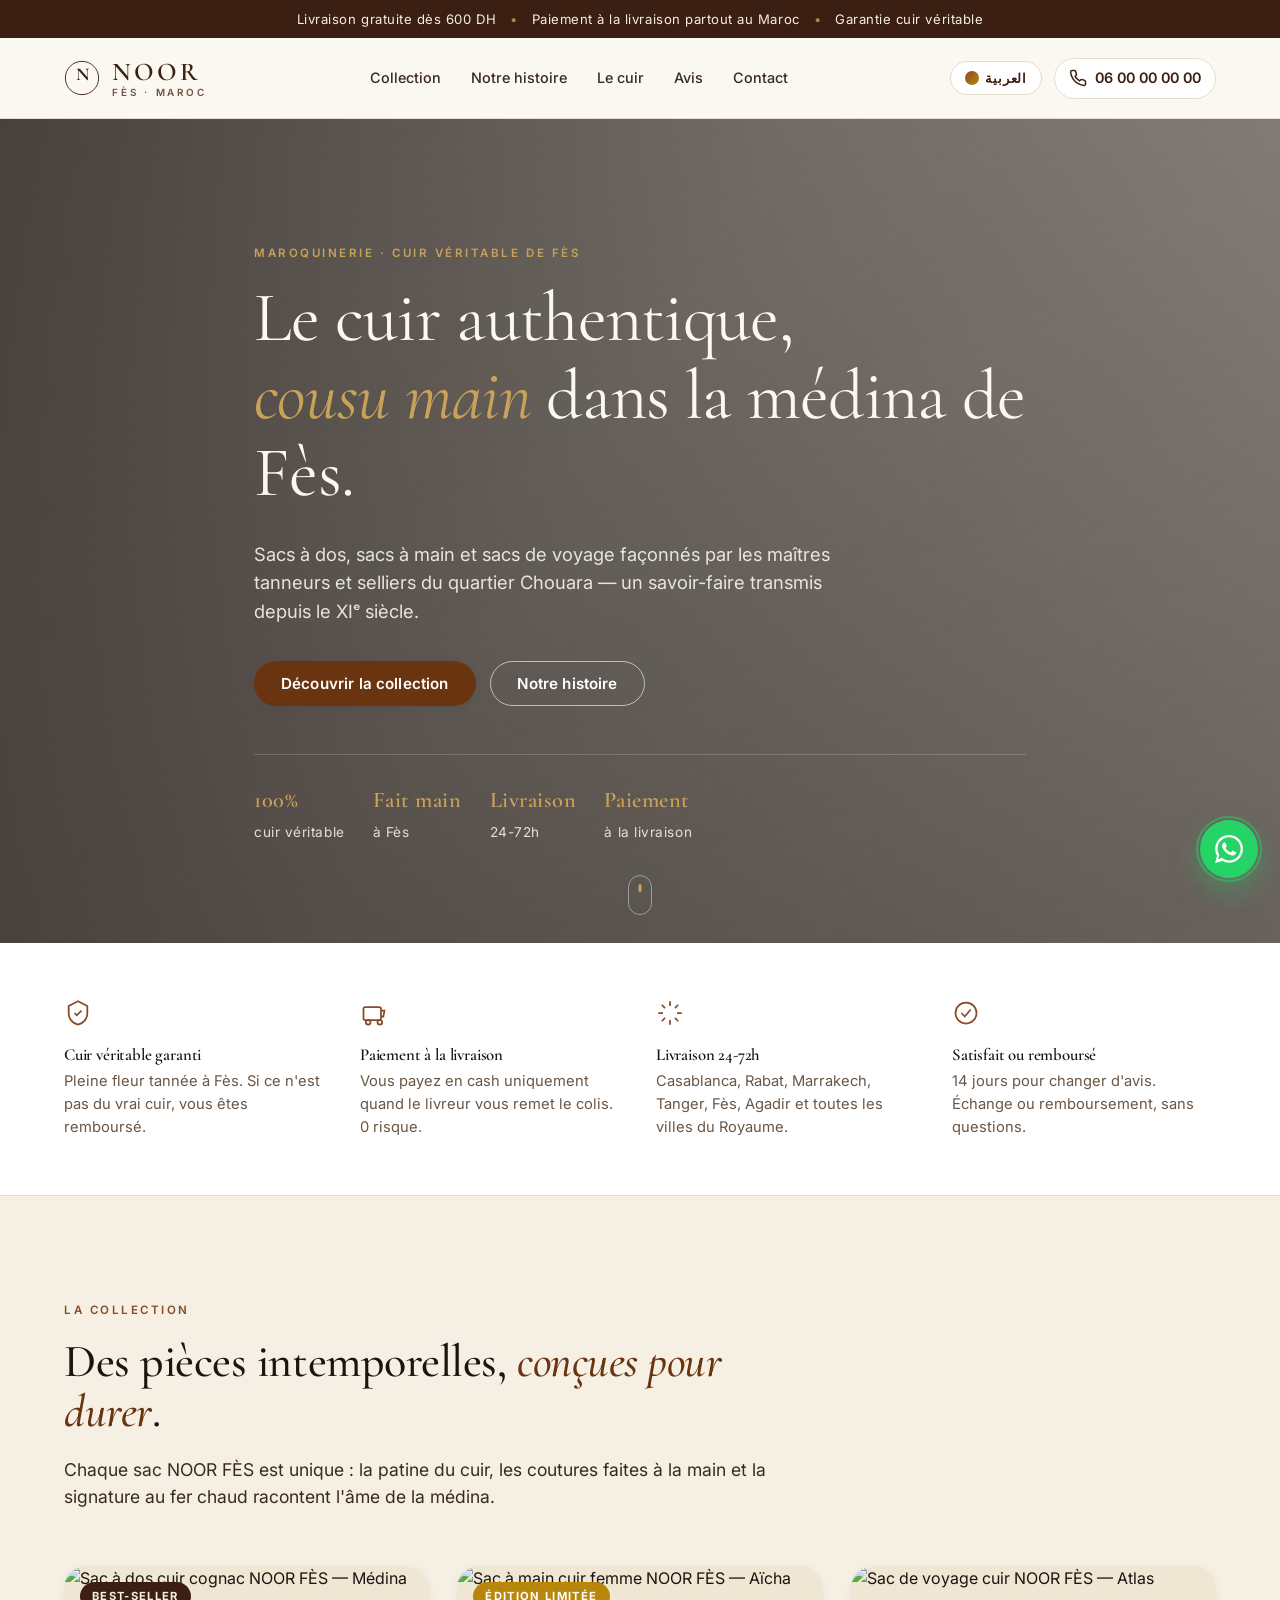
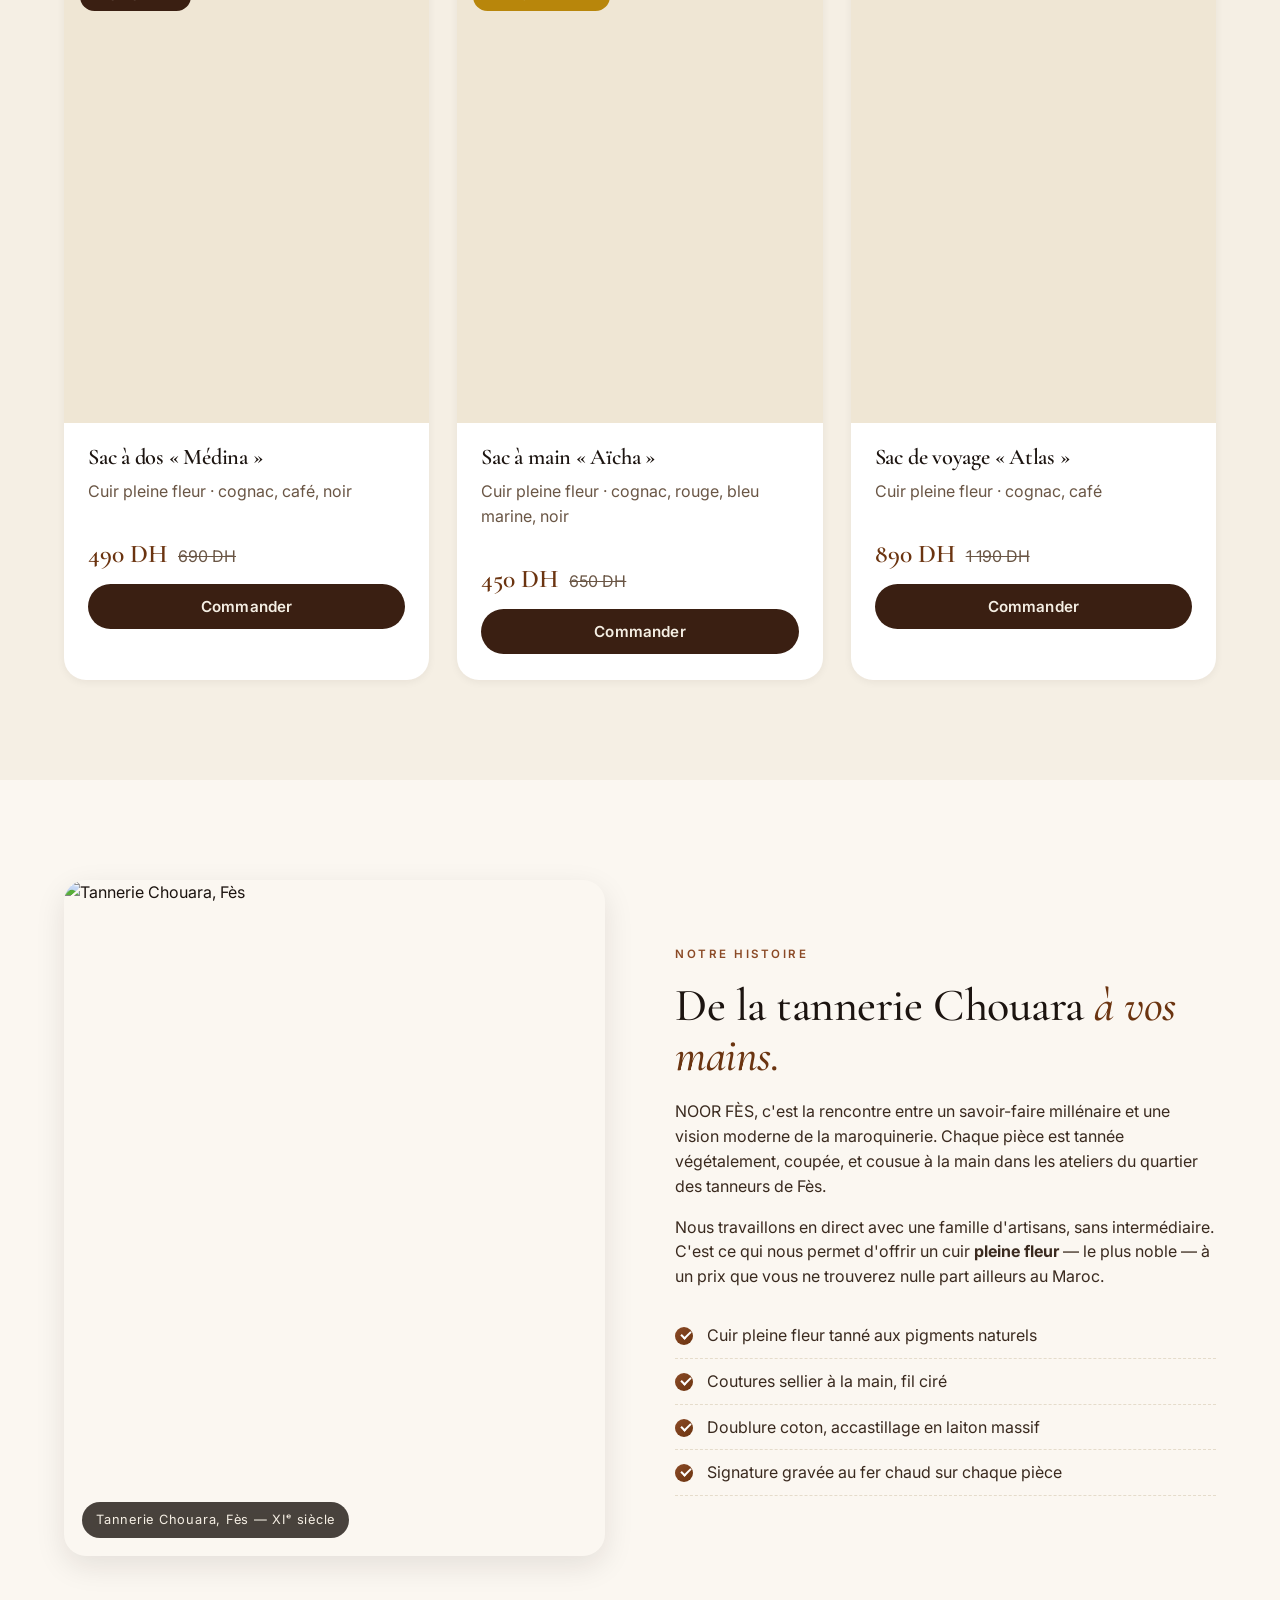
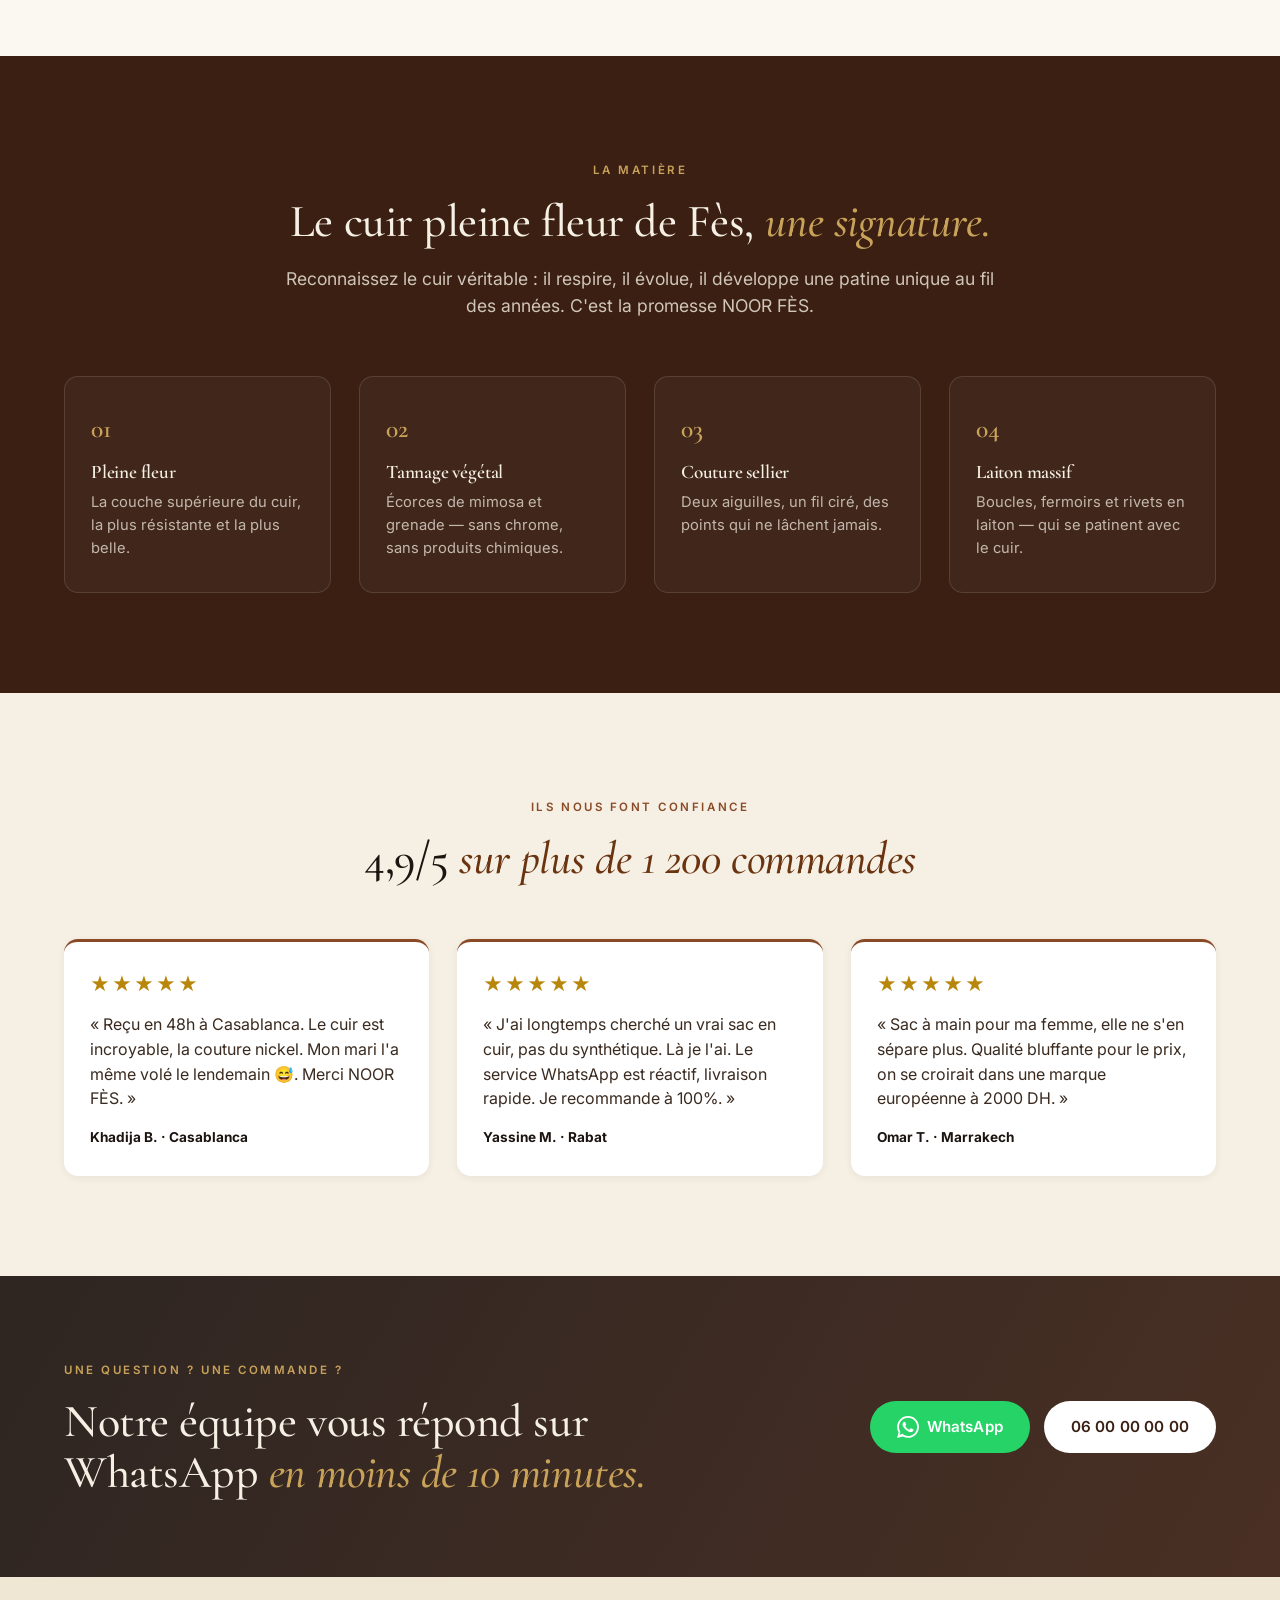
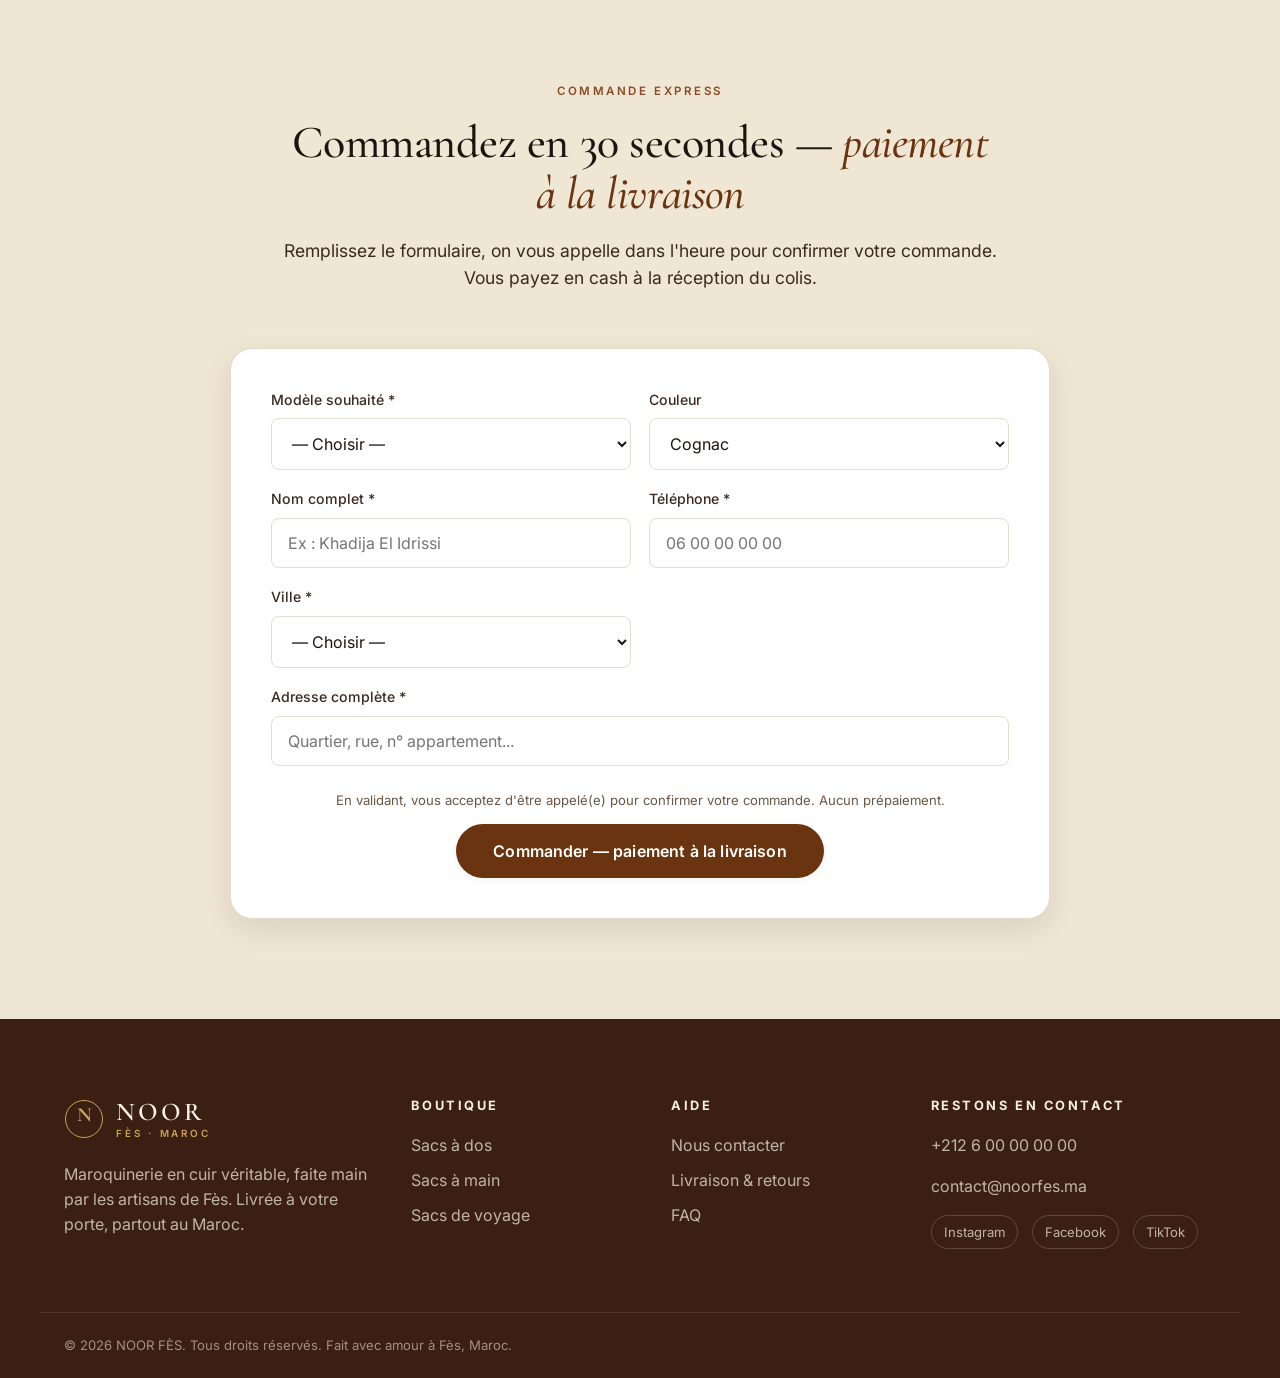
==== commit 6621b9a6: "feat: FR/AR bilingual switcher with full RTL support + multi-image product gallery + image folder st" ====
--- a/site/index.html
+++ b/site/index.html
@@ -8,19 +8,15 @@
   <meta name="description" content="NOOR FÈS — Sacs à dos, sacs à main et sacs de voyage en cuir véritable, faits main par les artisans de Fès. Paiement à la livraison partout au Maroc." />
   <meta name="keywords" content="cuir véritable Maroc, sac à dos cuir, sac à main femme, sac de voyage, Fès, maroquinerie, paiement à la livraison" />
 
-  <!-- Open Graph -->
   <meta property="og:type" content="website" />
   <meta property="og:title" content="NOOR FÈS — Maroquinerie en cuir véritable" />
   <meta property="og:description" content="Pièces faites main par les artisans de Fès. Livraison partout au Maroc, paiement à la livraison." />
   <meta property="og:locale" content="fr_MA" />
-
-  <!-- Facebook Pixel placeholder -->
-  <!-- !function(f,b,e,v,n,t,s)... FB Pixel code here when ready -->
-
-  <!-- Fonts -->
+  <meta property="og:locale:alternate" content="ar_MA" />
+
   <link rel="preconnect" href="https://fonts.googleapis.com" />
   <link rel="preconnect" href="https://fonts.gstatic.com" crossorigin />
-  <link href="https://fonts.googleapis.com/css2?family=Cormorant+Garamond:wght@400;500;600;700&family=Inter:wght@300;400;500;600;700&family=Cairo:wght@400;600;700&display=swap" rel="stylesheet" />
+  <link href="https://fonts.googleapis.com/css2?family=Cormorant+Garamond:wght@400;500;600;700&family=Inter:wght@300;400;500;600;700&family=Tajawal:wght@400;500;700;900&family=Amiri:wght@400;700&display=swap" rel="stylesheet" />
 
   <link rel="stylesheet" href="assets/css/style.css" />
   <link rel="icon" type="image/svg+xml" href="assets/img/favicon.svg" />
@@ -30,11 +26,11 @@
   <!-- Announcement bar -->
   <div class="announce">
     <div class="container announce__inner">
-      <span>Livraison gratuite dès 600 DH</span>
+      <span data-i18n="announce.1">Livraison gratuite dès 600 DH</span>
       <span class="dot">•</span>
-      <span>Paiement à la livraison partout au Maroc</span>
+      <span data-i18n="announce.2">Paiement à la livraison partout au Maroc</span>
       <span class="dot">•</span>
-      <span>Garantie cuir véritable</span>
+      <span data-i18n="announce.3">Garantie cuir véritable</span>
     </div>
   </div>
 
@@ -43,7 +39,6 @@
     <div class="container header__inner">
       <a href="#" class="brand" aria-label="NOOR FÈS — accueil">
         <span class="brand__mark" aria-hidden="true">
-          <!-- Monogram N inside a wax seal style -->
           <svg viewBox="0 0 40 40" width="36" height="36" xmlns="http://www.w3.org/2000/svg">
             <circle cx="20" cy="20" r="18.5" fill="none" stroke="currentColor" stroke-width="1"/>
             <text x="50%" y="56%" text-anchor="middle" font-family="Cormorant Garamond, serif" font-size="20" font-weight="700" fill="currentColor">N</text>
@@ -56,14 +51,15 @@
       </a>
 
       <nav class="nav" aria-label="Navigation principale">
-        <a href="#collection">Collection</a>
-        <a href="#story">Notre histoire</a>
-        <a href="#materiaux">Le cuir</a>
-        <a href="#avis">Avis</a>
-        <a href="#contact">Contact</a>
+        <a href="#collection" data-i18n="nav.collection">Collection</a>
+        <a href="#story" data-i18n="nav.story">Notre histoire</a>
+        <a href="#materiaux" data-i18n="nav.materials">Le cuir</a>
+        <a href="#avis" data-i18n="nav.reviews">Avis</a>
+        <a href="#contact" data-i18n="nav.contact">Contact</a>
       </nav>
 
       <div class="header__actions">
+        <button type="button" class="lang-toggle" data-lang-toggle data-i18n="lang.toggle" aria-label="Changer la langue">العربية</button>
         <a href="tel:+212600000000" class="phone-cta" aria-label="Appeler">
           <svg width="18" height="18" viewBox="0 0 24 24" fill="none" stroke="currentColor" stroke-width="2"><path d="M22 16.92v3a2 2 0 0 1-2.18 2 19.79 19.79 0 0 1-8.63-3.07 19.5 19.5 0 0 1-6-6A19.79 19.79 0 0 1 2.12 4.18 2 2 0 0 1 4.11 2h3a2 2 0 0 1 2 1.72c.13.96.37 1.9.72 2.81a2 2 0 0 1-.45 2.11L8.09 9.91a16 16 0 0 0 6 6l1.27-1.27a2 2 0 0 1 2.11-.45c.91.35 1.85.59 2.81.72A2 2 0 0 1 22 16.92z"/></svg>
           <span>06 00 00 00 00</span>
@@ -74,11 +70,11 @@
       </div>
     </div>
     <nav id="mobile-nav" class="mobile-nav" hidden>
-      <a href="#collection">Collection</a>
-      <a href="#story">Notre histoire</a>
-      <a href="#materiaux">Le cuir</a>
-      <a href="#avis">Avis</a>
-      <a href="#contact">Contact</a>
+      <a href="#collection" data-i18n="nav.collection">Collection</a>
+      <a href="#story" data-i18n="nav.story">Notre histoire</a>
+      <a href="#materiaux" data-i18n="nav.materials">Le cuir</a>
+      <a href="#avis" data-i18n="nav.reviews">Avis</a>
+      <a href="#contact" data-i18n="nav.contact">Contact</a>
       <a href="tel:+212600000000" class="mobile-nav__phone">06 00 00 00 00</a>
     </nav>
   </header>
@@ -90,28 +86,21 @@
       <div class="hero__overlay"></div>
     </div>
     <div class="container hero__content">
-      <p class="eyebrow">Maroquinerie · Cuir véritable de Fès</p>
-      <h1 class="hero__title">
-        Le cuir authentique,<br/>
-        <em>cousu main</em> dans la médina de Fès.
-      </h1>
-      <p class="hero__lead">
-        Sacs à dos, sacs à main et sacs de voyage façonnés par les maîtres tanneurs et selliers du quartier Chouara — un savoir-faire transmis depuis le XIᵉ siècle.
-      </p>
+      <p class="eyebrow" data-i18n="hero.eyebrow">Maroquinerie · Cuir véritable de Fès</p>
+      <h1 class="hero__title" data-i18n="hero.title.html">Le cuir authentique,<br/><em>cousu main</em> dans la médina de Fès.</h1>
+      <p class="hero__lead" data-i18n="hero.lead">Sacs à dos, sacs à main et sacs de voyage façonnés par les maîtres tanneurs et selliers du quartier Chouara — un savoir-faire transmis depuis le XIᵉ siècle.</p>
       <div class="hero__cta">
-        <a href="#collection" class="btn btn--primary">Découvrir la collection</a>
-        <a href="#story" class="btn btn--ghost">Notre histoire</a>
+        <a href="#collection" class="btn btn--primary" data-i18n="hero.cta.primary">Découvrir la collection</a>
+        <a href="#story" class="btn btn--ghost" data-i18n="hero.cta.ghost">Notre histoire</a>
       </div>
       <ul class="hero__badges">
-        <li><strong>100%</strong> cuir véritable</li>
-        <li><strong>Fait main</strong> à Fès</li>
-        <li><strong>Livraison</strong> 24-72h</li>
-        <li><strong>Paiement</strong> à la livraison</li>
+        <li><strong data-i18n="hero.badge.1">100%</strong><span data-i18n="hero.badge.1.label"> cuir véritable</span></li>
+        <li><strong data-i18n="hero.badge.2">Fait main</strong><span data-i18n="hero.badge.2.label"> à Fès</span></li>
+        <li><strong data-i18n="hero.badge.3">Livraison</strong><span data-i18n="hero.badge.3.label"> 24-72h</span></li>
+        <li><strong data-i18n="hero.badge.4">Paiement</strong><span data-i18n="hero.badge.4.label"> à la livraison</span></li>
       </ul>
     </div>
-    <div class="hero__scroll" aria-hidden="true">
-      <span></span>
-    </div>
+    <div class="hero__scroll" aria-hidden="true"><span></span></div>
   </section>
 
   <!-- Trust strip -->
@@ -119,23 +108,23 @@
     <div class="container trust__grid">
       <div class="trust__item">
         <svg width="28" height="28" viewBox="0 0 24 24" fill="none" stroke="currentColor" stroke-width="1.5"><path d="M12 2 4 6v6c0 5 3.5 9 8 10 4.5-1 8-5 8-10V6l-8-4Z"/><path d="m9 12 2 2 4-4"/></svg>
-        <h3>Cuir véritable garanti</h3>
-        <p>Pleine fleur tannée à Fès. Si ce n'est pas du vrai cuir, vous êtes remboursé.</p>
+        <h3 data-i18n="trust.1.title">Cuir véritable garanti</h3>
+        <p data-i18n="trust.1.text">Pleine fleur tannée à Fès. Si ce n'est pas du vrai cuir, vous êtes remboursé.</p>
       </div>
       <div class="trust__item">
         <svg width="28" height="28" viewBox="0 0 24 24" fill="none" stroke="currentColor" stroke-width="1.5"><rect x="3" y="7" width="15" height="11" rx="1.5"/><path d="M18 10h3l-1 5h-2"/><circle cx="7" cy="20" r="2"/><circle cx="17" cy="20" r="2"/></svg>
-        <h3>Paiement à la livraison</h3>
-        <p>Vous payez en cash uniquement quand le livreur vous remet le colis. 0 risque.</p>
+        <h3 data-i18n="trust.2.title">Paiement à la livraison</h3>
+        <p data-i18n="trust.2.text">Vous payez en cash uniquement quand le livreur vous remet le colis. 0 risque.</p>
       </div>
       <div class="trust__item">
         <svg width="28" height="28" viewBox="0 0 24 24" fill="none" stroke="currentColor" stroke-width="1.5"><path d="M12 2v4M12 18v4M4.93 4.93l2.83 2.83M16.24 16.24l2.83 2.83M2 12h4M18 12h4M4.93 19.07l2.83-2.83M16.24 7.76l2.83-2.83"/></svg>
-        <h3>Livraison 24-72h</h3>
-        <p>Casablanca, Rabat, Marrakech, Tanger, Fès, Agadir et toutes les villes du Royaume.</p>
+        <h3 data-i18n="trust.3.title">Livraison 24-72h</h3>
+        <p data-i18n="trust.3.text">Casablanca, Rabat, Marrakech, Tanger, Fès, Agadir et toutes les villes du Royaume.</p>
       </div>
       <div class="trust__item">
         <svg width="28" height="28" viewBox="0 0 24 24" fill="none" stroke="currentColor" stroke-width="1.5"><path d="M21 12a9 9 0 1 1-18 0 9 9 0 0 1 18 0Z"/><path d="M8 12l3 3 5-6"/></svg>
-        <h3>Satisfait ou remboursé</h3>
-        <p>14 jours pour changer d'avis. Échange ou remboursement, sans questions.</p>
+        <h3 data-i18n="trust.4.title">Satisfait ou remboursé</h3>
+        <p data-i18n="trust.4.text">14 jours pour changer d'avis. Échange ou remboursement, sans questions.</p>
       </div>
     </div>
   </section>
@@ -144,56 +133,71 @@
   <section class="section section--cream" id="collection">
     <div class="container">
       <header class="section__head">
-        <p class="eyebrow">La collection</p>
-        <h2>Des pièces intemporelles, <em>conçues pour durer</em>.</h2>
-        <p class="section__lead">Chaque sac NOOR FÈS est unique : la patine du cuir, les coutures faites à la main et la signature au fer chaud racontent l'âme de la médina.</p>
+        <p class="eyebrow" data-i18n="col.eyebrow">La collection</p>
+        <h2 data-i18n="col.title.html">Des pièces intemporelles, <em>conçues pour durer</em>.</h2>
+        <p class="section__lead" data-i18n="col.lead">Chaque sac NOOR FÈS est unique : la patine du cuir, les coutures faites à la main et la signature au fer chaud racontent l'âme de la médina.</p>
       </header>
 
       <div class="grid grid--3">
+        <!-- Sac à dos Médina -->
         <article class="product-card">
-          <a href="pages/produit.html?p=sac-a-dos-fes" class="product-card__media">
-            <img src="https://images.unsplash.com/photo-1547949003-9792a18a2601?auto=format&fit=crop&w=900&q=80" alt="Sac à dos cuir cognac NOOR FÈS" loading="lazy"/>
-            <span class="badge">Best-seller</span>
+          <a href="pages/produit.html?p=medina" class="product-card__media">
+            <img
+              src="assets/img/products/medina/1-main.jpg"
+              onerror="this.onerror=null;this.src='https://images.unsplash.com/photo-1622560480654-d96214fdc887?auto=format&fit=crop&w=900&q=80';"
+              alt="Sac à dos cuir cognac NOOR FÈS — Médina"
+              loading="lazy"/>
+            <span class="badge" data-i18n="col.badge.bestseller">Best-seller</span>
           </a>
           <div class="product-card__body">
-            <h3>Sac à dos « Médina »</h3>
-            <p class="muted">Cuir pleine fleur · cognac, café, noir</p>
+            <h3 data-i18n="col.p1.name">Sac à dos « Médina »</h3>
+            <p class="muted" data-i18n="col.p1.desc">Cuir pleine fleur · cognac, café, noir</p>
             <div class="product-card__price">
               <span class="price">490 DH</span>
               <span class="price-old">690 DH</span>
             </div>
-            <a href="pages/produit.html?p=sac-a-dos-fes" class="btn btn--dark btn--block">Commander</a>
+            <a href="pages/produit.html?p=medina" class="btn btn--dark btn--block" data-i18n="col.cta">Commander</a>
           </div>
         </article>
 
+        <!-- Sac à main Aïcha -->
         <article class="product-card">
-          <a href="pages/produit.html?p=sac-a-main-aicha" class="product-card__media">
-            <img src="https://images.unsplash.com/photo-1584917865442-de89df76afd3?auto=format&fit=crop&w=900&q=80" alt="Sac à main cuir femme NOOR FÈS" loading="lazy"/>
-            <span class="badge badge--gold">Édition limitée</span>
+          <a href="pages/produit.html?p=aicha" class="product-card__media">
+            <img
+              src="assets/img/products/aicha/1-main.jpg"
+              onerror="this.onerror=null;this.src='https://images.unsplash.com/photo-1584917865442-de89df76afd3?auto=format&fit=crop&w=900&q=80';"
+              alt="Sac à main cuir femme NOOR FÈS — Aïcha"
+              loading="lazy"/>
+            <span class="badge badge--gold" data-i18n="col.badge.limited">Édition limitée</span>
           </a>
           <div class="product-card__body">
-            <h3>Sac à main « Aïcha »</h3>
-            <p class="muted">Cuir pleine fleur · camel, bordeaux, noir</p>
+            <h3 data-i18n="col.p2.name">Sac à main « Aïcha »</h3>
+            <p class="muted" data-i18n="col.p2.desc">Cuir pleine fleur · cognac, rouge, bleu marine, noir</p>
             <div class="product-card__price">
               <span class="price">450 DH</span>
               <span class="price-old">650 DH</span>
             </div>
-            <a href="pages/produit.html?p=sac-a-main-aicha" class="btn btn--dark btn--block">Commander</a>
+            <a href="pages/produit.html?p=aicha" class="btn btn--dark btn--block" data-i18n="col.cta">Commander</a>
           </div>
         </article>
 
+        <!-- Sac de voyage Atlas -->
         <article class="product-card">
-          <a href="pages/produit.html?p=sac-voyage-atlas" class="product-card__media">
-            <img src="https://images.unsplash.com/photo-1553062407-98eeb64c6a62?auto=format&fit=crop&w=900&q=80" alt="Sac de voyage cuir NOOR FÈS" loading="lazy"/>
+          <a href="pages/produit.html?p=atlas" class="product-card__media">
+            <img
+              src="assets/img/products/atlas/1-main.jpg"
+              onerror="this.onerror=null;this.src='https://images.unsplash.com/photo-1553062407-98eeb64c6a62?auto=format&fit=crop&w=900&q=80';"
+              alt="Sac de voyage cuir NOOR FÈS — Atlas"
+              loading="lazy"/>
           </a>
           <div class="product-card__body">
-            <h3>Sac de voyage « Atlas »</h3>
-            <p class="muted">Cuir pleine fleur · cognac, café</p>
+            <h3 data-i18n="col.p3.name">Sac de voyage « Atlas »</h3>
+            <p class="muted" data-i18n="col.p3.desc">Cuir pleine fleur · cognac, café</p>
             <div class="product-card__price">
               <span class="price">890 DH</span>
               <span class="price-old">1 190 DH</span>
             </div>
-            <a href="pages/produit.html?p=sac-voyage-atlas" class="btn btn--dark btn--block">Commander</a>
+            <a href="pages/produit.html?p=atlas" class="btn btn--dark btn--block" data-i18n="col.cta">Commander</a>
           </div>
         </article>
       </div>
@@ -204,19 +208,19 @@
   <section class="section story" id="story">
     <div class="container story__grid">
       <div class="story__media">
-        <img src="https://images.unsplash.com/photo-1591194686726-de01a3e1bfdd?auto=format&fit=crop&w=900&q=80" alt="Tannerie Chouara, Fès" loading="lazy"/>
-        <div class="story__caption">Tannerie Chouara, Fès — XIᵉ siècle</div>
+        <img src="assets/img/story/tannery-chouara.jpg" onerror="this.onerror=null;this.src='https://images.unsplash.com/photo-1591194686726-de01a3e1bfdd?auto=format&fit=crop&w=900&q=80';" alt="Tannerie Chouara, Fès" loading="lazy"/>
+        <div class="story__caption" data-i18n="story.caption">Tannerie Chouara, Fès — XIᵉ siècle</div>
       </div>
       <div class="story__body">
-        <p class="eyebrow">Notre histoire</p>
-        <h2>De la tannerie Chouara <em>à vos mains.</em></h2>
-        <p>NOOR FÈS, c'est la rencontre entre un savoir-faire millénaire et une vision moderne de la maroquinerie. Chaque pièce est tannée végétalement, coupée, et cousue à la main dans les ateliers du quartier des tanneurs de Fès.</p>
-        <p>Nous travaillons en direct avec une famille d'artisans, sans intermédiaire. C'est ce qui nous permet d'offrir un cuir <strong>pleine fleur</strong> — le plus noble — à un prix que vous ne trouverez nulle part ailleurs au Maroc.</p>
+        <p class="eyebrow" data-i18n="story.eyebrow">Notre histoire</p>
+        <h2 data-i18n="story.title.html">De la tannerie Chouara <em>à vos mains.</em></h2>
+        <p data-i18n="story.p1">NOOR FÈS, c'est la rencontre entre un savoir-faire millénaire et une vision moderne de la maroquinerie. Chaque pièce est tannée végétalement, coupée, et cousue à la main dans les ateliers du quartier des tanneurs de Fès.</p>
+        <p data-i18n="story.p2.html">Nous travaillons en direct avec une famille d'artisans, sans intermédiaire. C'est ce qui nous permet d'offrir un cuir <strong>pleine fleur</strong> — le plus noble — à un prix que vous ne trouverez nulle part ailleurs au Maroc.</p>
         <ul class="checks">
-          <li>Cuir pleine fleur tanné aux pigments naturels</li>
-          <li>Coutures sellier à la main, fil ciré</li>
-          <li>Doublure coton, accastillage en laiton massif</li>
-          <li>Signature gravée au fer chaud sur chaque pièce</li>
+          <li data-i18n="story.check.1">Cuir pleine fleur tanné aux pigments naturels</li>
+          <li data-i18n="story.check.2">Coutures sellier à la main, fil ciré</li>
+          <li data-i18n="story.check.3">Doublure coton, accastillage en laiton massif</li>
+          <li data-i18n="story.check.4">Signature gravée au fer chaud sur chaque pièce</li>
         </ul>
       </div>
     </div>
@@ -226,30 +230,30 @@
   <section class="section section--dark" id="materiaux">
     <div class="container">
       <header class="section__head section__head--center">
-        <p class="eyebrow eyebrow--light">La matière</p>
-        <h2 class="light">Le cuir pleine fleur de Fès, <em>une signature.</em></h2>
-        <p class="section__lead light">Reconnaissez le cuir véritable : il respire, il évolue, il développe une patine unique au fil des années. C'est la promesse NOOR FÈS.</p>
+        <p class="eyebrow eyebrow--light" data-i18n="mat.eyebrow">La matière</p>
+        <h2 class="light" data-i18n="mat.title.html">Le cuir pleine fleur de Fès, <em>une signature.</em></h2>
+        <p class="section__lead light" data-i18n="mat.lead">Reconnaissez le cuir véritable : il respire, il évolue, il développe une patine unique au fil des années. C'est la promesse NOOR FÈS.</p>
       </header>
       <div class="grid grid--4 materials">
         <div class="materials__item">
           <span class="num">01</span>
-          <h3>Pleine fleur</h3>
-          <p>La couche supérieure du cuir, la plus résistante et la plus belle.</p>
+          <h3 data-i18n="mat.1.title">Pleine fleur</h3>
+          <p data-i18n="mat.1.text">La couche supérieure du cuir, la plus résistante et la plus belle.</p>
         </div>
         <div class="materials__item">
           <span class="num">02</span>
-          <h3>Tannage végétal</h3>
-          <p>Écorces de mimosa et grenade — sans chrome, sans produits chimiques.</p>
+          <h3 data-i18n="mat.2.title">Tannage végétal</h3>
+          <p data-i18n="mat.2.text">Écorces de mimosa et grenade — sans chrome, sans produits chimiques.</p>
         </div>
         <div class="materials__item">
           <span class="num">03</span>
-          <h3>Couture sellier</h3>
-          <p>Deux aiguilles, un fil ciré, des points qui ne lâchent jamais.</p>
+          <h3 data-i18n="mat.3.title">Couture sellier</h3>
+          <p data-i18n="mat.3.text">Deux aiguilles, un fil ciré, des points qui ne lâchent jamais.</p>
         </div>
         <div class="materials__item">
           <span class="num">04</span>
-          <h3>Laiton massif</h3>
-          <p>Boucles, fermoirs et rivets en laiton — qui se patinent avec le cuir.</p>
+          <h3 data-i18n="mat.4.title">Laiton massif</h3>
+          <p data-i18n="mat.4.text">Boucles, fermoirs et rivets en laiton — qui se patinent avec le cuir.</p>
         </div>
       </div>
     </div>
@@ -259,24 +263,24 @@
   <section class="section section--cream" id="avis">
     <div class="container">
       <header class="section__head section__head--center">
-        <p class="eyebrow">Ils nous font confiance</p>
-        <h2>4,9/5 <em>sur plus de 1 200 commandes</em></h2>
+        <p class="eyebrow" data-i18n="rev.eyebrow">Ils nous font confiance</p>
+        <h2 data-i18n="rev.title.html">4,9/5 <em>sur plus de 1 200 commandes</em></h2>
       </header>
       <div class="reviews">
         <article class="review">
           <div class="stars" aria-label="5 sur 5">★★★★★</div>
-          <p>« Reçu en 48h à Casablanca. Le cuir est incroyable, la couture nickel. Mon mari l'a même volé le lendemain 😅. Merci NOOR FÈS. »</p>
-          <footer><strong>Khadija B.</strong> · Casablanca</footer>
+          <p data-i18n="rev.1.text">« Reçu en 48h à Casablanca. Le cuir est incroyable, la couture nickel. Mon mari l'a même volé le lendemain 😅. Merci NOOR FÈS. »</p>
+          <footer><strong data-i18n="rev.1.author">Khadija B. · Casablanca</strong></footer>
         </article>
         <article class="review">
           <div class="stars" aria-label="5 sur 5">★★★★★</div>
-          <p>« J'ai longtemps cherché un vrai sac en cuir, pas du synthétique. Là je l'ai. Le service WhatsApp est réactif, livraison rapide. Je recommande à 100%. »</p>
-          <footer><strong>Yassine M.</strong> · Rabat</footer>
+          <p data-i18n="rev.2.text">« J'ai longtemps cherché un vrai sac en cuir, pas du synthétique. Là je l'ai. Le service WhatsApp est réactif, livraison rapide. Je recommande à 100%. »</p>
+          <footer><strong data-i18n="rev.2.author">Yassine M. · Rabat</strong></footer>
         </article>
         <article class="review">
           <div class="stars" aria-label="5 sur 5">★★★★★</div>
-          <p>« Sac à main pour ma femme, elle ne s'en sépare plus. Qualité bluffante pour le prix, on se croirait dans une marque européenne à 2000 DH. »</p>
-          <footer><strong>Omar T.</strong> · Marrakech</footer>
+          <p data-i18n="rev.3.text">« Sac à main pour ma femme, elle ne s'en sépare plus. Qualité bluffante pour le prix, on se croirait dans une marque européenne à 2000 DH. »</p>
+          <footer><strong data-i18n="rev.3.author">Omar T. · Marrakech</strong></footer>
         </article>
       </div>
     </div>
@@ -286,17 +290,15 @@
   <section class="cta-strip" id="contact">
     <div class="container cta-strip__inner">
       <div>
-        <p class="eyebrow eyebrow--light">Une question ? Une commande ?</p>
-        <h2 class="light">Notre équipe vous répond sur WhatsApp <em>en moins de 10 minutes.</em></h2>
+        <p class="eyebrow eyebrow--light" data-i18n="cta.eyebrow">Une question ? Une commande ?</p>
+        <h2 class="light" data-i18n="cta.title.html">Notre équipe vous répond sur WhatsApp <em>en moins de 10 minutes.</em></h2>
       </div>
       <div class="cta-strip__actions">
         <a href="https://wa.me/212600000000?text=Bonjour%20NOOR%20FÈS%2C%20j'aimerais%20commander..." class="btn btn--whatsapp" target="_blank" rel="noopener">
           <svg width="22" height="22" viewBox="0 0 24 24" fill="currentColor"><path d="M.057 24l1.687-6.163a11.867 11.867 0 0 1-1.587-5.946C.16 5.335 5.495 0 12.05 0a11.821 11.821 0 0 1 8.413 3.488 11.824 11.824 0 0 1 3.48 8.414c-.003 6.554-5.338 11.89-11.893 11.89a11.9 11.9 0 0 1-5.688-1.448L.057 24zm6.597-3.807c1.676.995 3.276 1.591 5.392 1.592 5.448 0 9.886-4.434 9.889-9.885.002-5.462-4.415-9.89-9.881-9.892-5.452 0-9.887 4.434-9.889 9.884a9.86 9.86 0 0 0 1.518 5.27l-.999 3.648 3.97-1.617zm11.387-5.464c-.074-.124-.272-.198-.57-.347-.297-.149-1.758-.868-2.031-.967-.272-.099-.47-.149-.669.149-.198.297-.768.967-.941 1.165-.173.198-.347.223-.644.074-.297-.149-1.255-.462-2.39-1.475-.883-.788-1.48-1.761-1.653-2.059-.173-.297-.018-.458.13-.606.134-.133.297-.347.446-.521.151-.172.2-.296.3-.495.099-.198.05-.371-.025-.52-.075-.149-.669-1.612-.916-2.207-.242-.579-.487-.501-.669-.51l-.57-.01c-.198 0-.52.074-.792.372-.272.297-1.04 1.016-1.04 2.479 0 1.462 1.065 2.875 1.213 3.074.149.198 2.095 3.2 5.076 4.487.709.306 1.263.489 1.694.626.712.226 1.36.194 1.872.118.571-.085 1.758-.719 2.006-1.413.248-.694.248-1.289.173-1.413z"/></svg>
           WhatsApp
         </a>
-        <a href="tel:+212600000000" class="btn btn--light">
-          06 00 00 00 00
-        </a>
+        <a href="tel:+212600000000" class="btn btn--light">06 00 00 00 00</a>
       </div>
     </div>
   </section>
@@ -305,43 +307,45 @@
   <section class="section quick-order" id="commander">
     <div class="container">
       <header class="section__head section__head--center">
-        <p class="eyebrow">Commande express</p>
-        <h2>Commandez en 30 secondes — <em>paiement à la livraison</em></h2>
-        <p class="section__lead">Remplissez le formulaire, on vous appelle dans l'heure pour confirmer votre commande. Vous payez en cash à la réception du colis.</p>
+        <p class="eyebrow" data-i18n="order.eyebrow">Commande express</p>
+        <h2 data-i18n="order.title.html">Commandez en 30 secondes — <em>paiement à la livraison</em></h2>
+        <p class="section__lead" data-i18n="order.lead">Remplissez le formulaire, on vous appelle dans l'heure pour confirmer votre commande. Vous payez en cash à la réception du colis.</p>
       </header>
 
       <form class="order-form" id="orderForm" novalidate>
         <div class="order-form__grid">
           <label>
-            <span>Modèle souhaité *</span>
+            <span data-i18n="form.product">Modèle souhaité *</span>
             <select name="product" required>
-              <option value="">— Choisir —</option>
+              <option value="" data-i18n="form.product.ph">— Choisir —</option>
               <option>Sac à dos « Médina » — 490 DH</option>
               <option>Sac à main « Aïcha » — 450 DH</option>
               <option>Sac de voyage « Atlas » — 890 DH</option>
             </select>
           </label>
           <label>
-            <span>Couleur</span>
+            <span data-i18n="form.color">Couleur</span>
             <select name="color">
-              <option>Cognac</option>
-              <option>Café</option>
-              <option>Noir</option>
-              <option>Bordeaux</option>
+              <option data-i18n="form.color.cognac">Cognac</option>
+              <option data-i18n="form.color.cafe">Café</option>
+              <option data-i18n="form.color.black">Noir</option>
+              <option data-i18n="form.color.burgundy">Bordeaux</option>
+              <option data-i18n="form.color.red">Rouge</option>
+              <option data-i18n="form.color.navy">Bleu marine</option>
             </select>
           </label>
           <label>
-            <span>Nom complet *</span>
-            <input type="text" name="name" required placeholder="Ex : Khadija El Idrissi"/>
+            <span data-i18n="form.name">Nom complet *</span>
+            <input type="text" name="name" required data-i18n="form.name.ph" data-i18n-attr="placeholder" placeholder="Ex : Khadija El Idrissi"/>
           </label>
           <label>
-            <span>Téléphone *</span>
-            <input type="tel" name="phone" required placeholder="06 00 00 00 00" pattern="0[5-7][0-9]{8}"/>
+            <span data-i18n="form.phone">Téléphone *</span>
+            <input type="tel" name="phone" required data-i18n="form.phone.ph" data-i18n-attr="placeholder" placeholder="06 00 00 00 00" pattern="0[5-7][0-9]{8}"/>
           </label>
           <label>
-            <span>Ville *</span>
+            <span data-i18n="form.city">Ville *</span>
             <select name="city" required>
-              <option value="">— Choisir —</option>
+              <option value="" data-i18n="form.city.ph">— Choisir —</option>
               <option>Casablanca</option>
               <option>Rabat</option>
               <option>Marrakech</option>
@@ -354,21 +358,18 @@
               <option>Salé</option>
               <option>Tétouan</option>
               <option>El Jadida</option>
-              <option>Autre</option>
             </select>
           </label>
           <label class="span-2">
-            <span>Adresse complète *</span>
-            <input type="text" name="address" required placeholder="Quartier, rue, n° appartement..."/>
+            <span data-i18n="form.address">Adresse complète *</span>
+            <input type="text" name="address" required data-i18n="form.address.ph" data-i18n-attr="placeholder" placeholder="Quartier, rue, n° appartement..."/>
           </label>
         </div>
         <div class="order-form__footer">
-          <p class="order-form__note">En validant, vous acceptez d'être appelé(e) pour confirmer votre commande. Aucun prépaiement.</p>
-          <button type="submit" class="btn btn--primary btn--lg">Commander — paiement à la livraison</button>
-        </div>
-        <div class="order-form__success" id="orderSuccess" hidden>
-          <strong>Merci !</strong> Votre commande est enregistrée. Nous vous appelons dans l'heure pour confirmer.
-        </div>
+          <p class="order-form__note" data-i18n="form.note">En validant, vous acceptez d'être appelé(e) pour confirmer votre commande. Aucun prépaiement.</p>
+          <button type="submit" class="btn btn--primary btn--lg" data-i18n="form.submit">Commander — paiement à la livraison</button>
+        </div>
+        <div class="order-form__success" id="orderSuccess" hidden data-i18n="form.success.html"><strong>Merci !</strong> Votre commande est enregistrée. Nous vous appelons dans l'heure pour confirmer.</div>
       </form>
     </div>
   </section>
@@ -389,26 +390,26 @@
             <span class="brand__sub">FÈS · MAROC</span>
           </span>
         </div>
-        <p>Maroquinerie en cuir véritable, faite main par les artisans de Fès. Livrée à votre porte, partout au Maroc.</p>
+        <p data-i18n="footer.brand.text">Maroquinerie en cuir véritable, faite main par les artisans de Fès. Livrée à votre porte, partout au Maroc.</p>
       </div>
       <div>
-        <h4>Boutique</h4>
+        <h4 data-i18n="footer.h.shop">Boutique</h4>
         <ul>
-          <li><a href="#collection">Sacs à dos</a></li>
-          <li><a href="#collection">Sacs à main</a></li>
-          <li><a href="#collection">Sacs de voyage</a></li>
+          <li><a href="#collection" data-i18n="footer.shop.1">Sacs à dos</a></li>
+          <li><a href="#collection" data-i18n="footer.shop.2">Sacs à main</a></li>
+          <li><a href="#collection" data-i18n="footer.shop.3">Sacs de voyage</a></li>
         </ul>
       </div>
       <div>
-        <h4>Aide</h4>
+        <h4 data-i18n="footer.h.help">Aide</h4>
         <ul>
-          <li><a href="#contact">Nous contacter</a></li>
-          <li><a href="#">Livraison & retours</a></li>
-          <li><a href="#">FAQ</a></li>
+          <li><a href="#contact" data-i18n="footer.help.1">Nous contacter</a></li>
+          <li><a href="#" data-i18n="footer.help.2">Livraison & retours</a></li>
+          <li><a href="#" data-i18n="footer.help.3">FAQ</a></li>
         </ul>
       </div>
       <div>
-        <h4>Restons en contact</h4>
+        <h4 data-i18n="footer.h.contact">Restons en contact</h4>
         <p><a href="tel:+212600000000">+212 6 00 00 00 00</a></p>
         <p><a href="mailto:contact@noorfes.ma">contact@noorfes.ma</a></p>
         <div class="socials">
@@ -419,15 +420,15 @@
       </div>
     </div>
     <div class="footer__bottom">
-      <div class="container">© <span id="year"></span> NOOR FÈS. Tous droits réservés. Fait avec amour à Fès, Maroc.</div>
+      <div class="container">© <span id="year"></span> NOOR FÈS. <span data-i18n="footer.copy">Tous droits réservés. Fait avec amour à Fès, Maroc.</span></div>
     </div>
   </footer>
 
-  <!-- WhatsApp floating button -->
-  <a href="https://wa.me/212600000000?text=Bonjour%20NOOR%20FÈS%2C%20j'aimerais%20commander..." class="wa-float" target="_blank" rel="noopener" aria-label="Discuter sur WhatsApp">
+  <a href="https://wa.me/212600000000?text=Bonjour%20NOOR%20FÈS%2C%20j'aimerais%20commander..." class="wa-float" target="_blank" rel="noopener" aria-label="WhatsApp">
     <svg width="28" height="28" viewBox="0 0 24 24" fill="currentColor"><path d="M.057 24l1.687-6.163a11.867 11.867 0 0 1-1.587-5.946C.16 5.335 5.495 0 12.05 0a11.821 11.821 0 0 1 8.413 3.488 11.824 11.824 0 0 1 3.48 8.414c-.003 6.554-5.338 11.89-11.893 11.89a11.9 11.9 0 0 1-5.688-1.448L.057 24zm6.597-3.807c1.676.995 3.276 1.591 5.392 1.592 5.448 0 9.886-4.434 9.889-9.885.002-5.462-4.415-9.89-9.881-9.892-5.452 0-9.887 4.434-9.889 9.884a9.86 9.86 0 0 0 1.518 5.27l-.999 3.648 3.97-1.617zm11.387-5.464c-.074-.124-.272-.198-.57-.347-.297-.149-1.758-.868-2.031-.967-.272-.099-.47-.149-.669.149-.198.297-.768.967-.941 1.165-.173.198-.347.223-.644.074-.297-.149-1.255-.462-2.39-1.475-.883-.788-1.48-1.761-1.653-2.059-.173-.297-.018-.458.13-.606.134-.133.297-.347.446-.521.151-.172.2-.296.3-.495.099-.198.05-.371-.025-.52-.075-.149-.669-1.612-.916-2.207-.242-.579-.487-.501-.669-.51l-.57-.01c-.198 0-.52.074-.792.372-.272.297-1.04 1.016-1.04 2.479 0 1.462 1.065 2.875 1.213 3.074.149.198 2.095 3.2 5.076 4.487.709.306 1.263.489 1.694.626.712.226 1.36.194 1.872.118.571-.085 1.758-.719 2.006-1.413.248-.694.248-1.289.173-1.413z"/></svg>
   </a>
 
+  <script src="assets/js/i18n.js"></script>
   <script src="assets/js/main.js"></script>
 </body>
 </html>
--- a/site/assets/css/style.css
+++ b/site/assets/css/style.css
@@ -31,6 +31,8 @@
 
   --serif: "Cormorant Garamond", "Times New Roman", serif;
   --sans: "Inter", -apple-system, BlinkMacSystemFont, "Segoe UI", Roboto, "Helvetica Neue", Arial, sans-serif;
+  --serif-ar: "Amiri", "Cormorant Garamond", "Times New Roman", serif;
+  --sans-ar: "Tajawal", "Cairo", "Inter", -apple-system, sans-serif;
 
   --container: 1200px;
 
@@ -825,3 +827,150 @@
   .footer__grid { grid-template-columns: 1fr; }
   .announce__inner .dot:nth-of-type(2) { display: none; }
 }
+
+/* =========================================================
+   RTL & Arabic typography overrides
+   ========================================================= */
+html[dir="rtl"] body,
+body.is-rtl {
+  font-family: var(--sans-ar);
+}
+html[dir="rtl"] h1,
+html[dir="rtl"] h2,
+html[dir="rtl"] h3,
+html[dir="rtl"] h4,
+body.is-rtl h1, body.is-rtl h2, body.is-rtl h3, body.is-rtl h4 {
+  font-family: var(--serif-ar);
+  font-weight: 700;
+  letter-spacing: 0;
+  line-height: 1.25;
+}
+html[dir="rtl"] .brand__top,
+html[dir="rtl"] .brand__sub {
+  letter-spacing: 0;
+}
+html[dir="rtl"] .eyebrow {
+  letter-spacing: 0;
+  font-size: .82rem;
+}
+
+/* Mirror horizontal layouts that rely on flex/text-align */
+html[dir="rtl"] .checks li {
+  padding: 10px 32px 10px 0;
+}
+html[dir="rtl"] .checks li::before,
+html[dir="rtl"] .checks li::after {
+  left: auto;
+  right: 0;
+}
+html[dir="rtl"] .checks li::after {
+  right: 6px;
+}
+
+/* Story media caption mirroring */
+html[dir="rtl"] .story__caption {
+  left: auto;
+  right: 18px;
+}
+
+/* Hero scroll indicator stays centered (no change needed) */
+
+/* Floating WhatsApp - keep on the right always for thumb reachability on mobile */
+html[dir="rtl"] .wa-float {
+  right: auto;
+  left: 22px;
+}
+
+/* Form alignment */
+html[dir="rtl"] .order-form input,
+html[dir="rtl"] .order-form select {
+  text-align: right;
+}
+html[dir="rtl"] .order-form__success {
+  text-align: center;
+}
+
+/* Hero italic em — fallback for arabic (italics don't exist in Arabic typography) */
+html[dir="rtl"] h1 em,
+html[dir="rtl"] h2 em {
+  font-style: normal;
+  color: var(--gold-soft);
+  font-weight: 700;
+  border-bottom: 2px solid var(--gold-soft);
+  padding-bottom: 2px;
+}
+html[dir="rtl"] .light em {
+  color: var(--gold-soft);
+}
+
+/* Section head left-margin auto needs reset */
+html[dir="rtl"] .section__head { margin-right: 0; }
+
+/* Lang toggle button */
+.lang-toggle {
+  display: inline-flex;
+  align-items: center;
+  justify-content: center;
+  gap: 6px;
+  min-width: 64px;
+  padding: 8px 14px;
+  border: 1px solid var(--line);
+  background: var(--paper);
+  color: var(--café);
+  border-radius: 999px;
+  font-size: .82rem;
+  font-weight: 700;
+  letter-spacing: .06em;
+  cursor: pointer;
+  transition: all .2s var(--ease);
+  font-family: var(--sans);
+}
+.lang-toggle:hover {
+  border-color: var(--cognac);
+  color: var(--cognac);
+  transform: translateY(-1px);
+}
+html[dir="rtl"] .lang-toggle {
+  font-family: var(--sans);
+}
+.lang-toggle::before {
+  content: "";
+  width: 14px; height: 14px;
+  border-radius: 50%;
+  background: linear-gradient(135deg, var(--cognac), var(--gold));
+  display: inline-block;
+}
+
+@media (max-width: 960px) {
+  .header__actions .lang-toggle { padding: 8px 10px; min-width: 50px; }
+}
+
+/* Image fallback (when product image is missing, show graceful placeholder) */
+.img-fallback {
+  background: var(--cream-2);
+  display: flex;
+  align-items: center;
+  justify-content: center;
+  color: var(--muted);
+  font-family: var(--serif);
+  font-size: 1rem;
+  letter-spacing: .12em;
+}
+
+/* Product gallery — multi-thumbnail support */
+.product-gallery .thumbs {
+  grid-column: span 2;
+  display: grid;
+  grid-template-columns: repeat(4, 1fr);
+  gap: 8px;
+  margin-top: 0;
+}
+.product-gallery .thumb {
+  cursor: pointer;
+  position: relative;
+  border: 2px solid transparent;
+  transition: border-color .2s;
+}
+.product-gallery .thumb.is-active { border-color: var(--cognac); }
+.product-gallery .thumb:hover { border-color: var(--gold-soft); }
+
